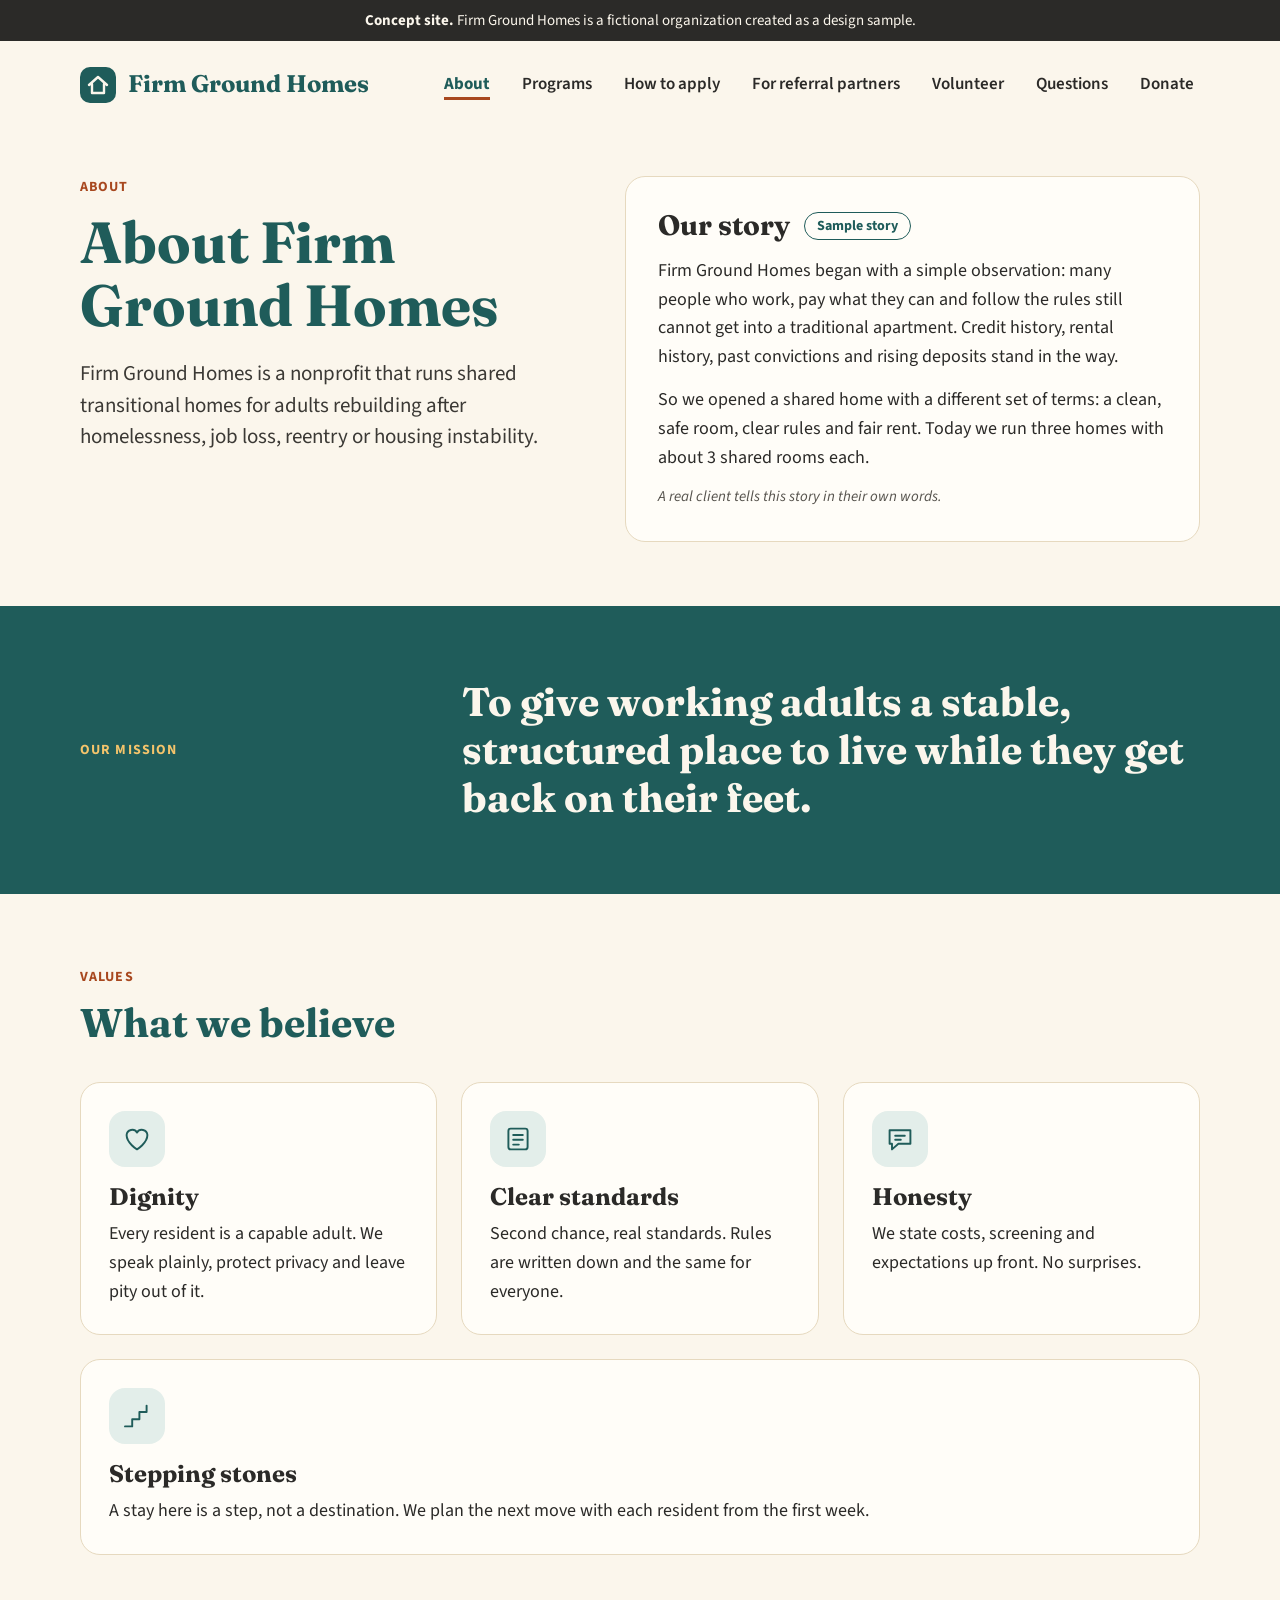
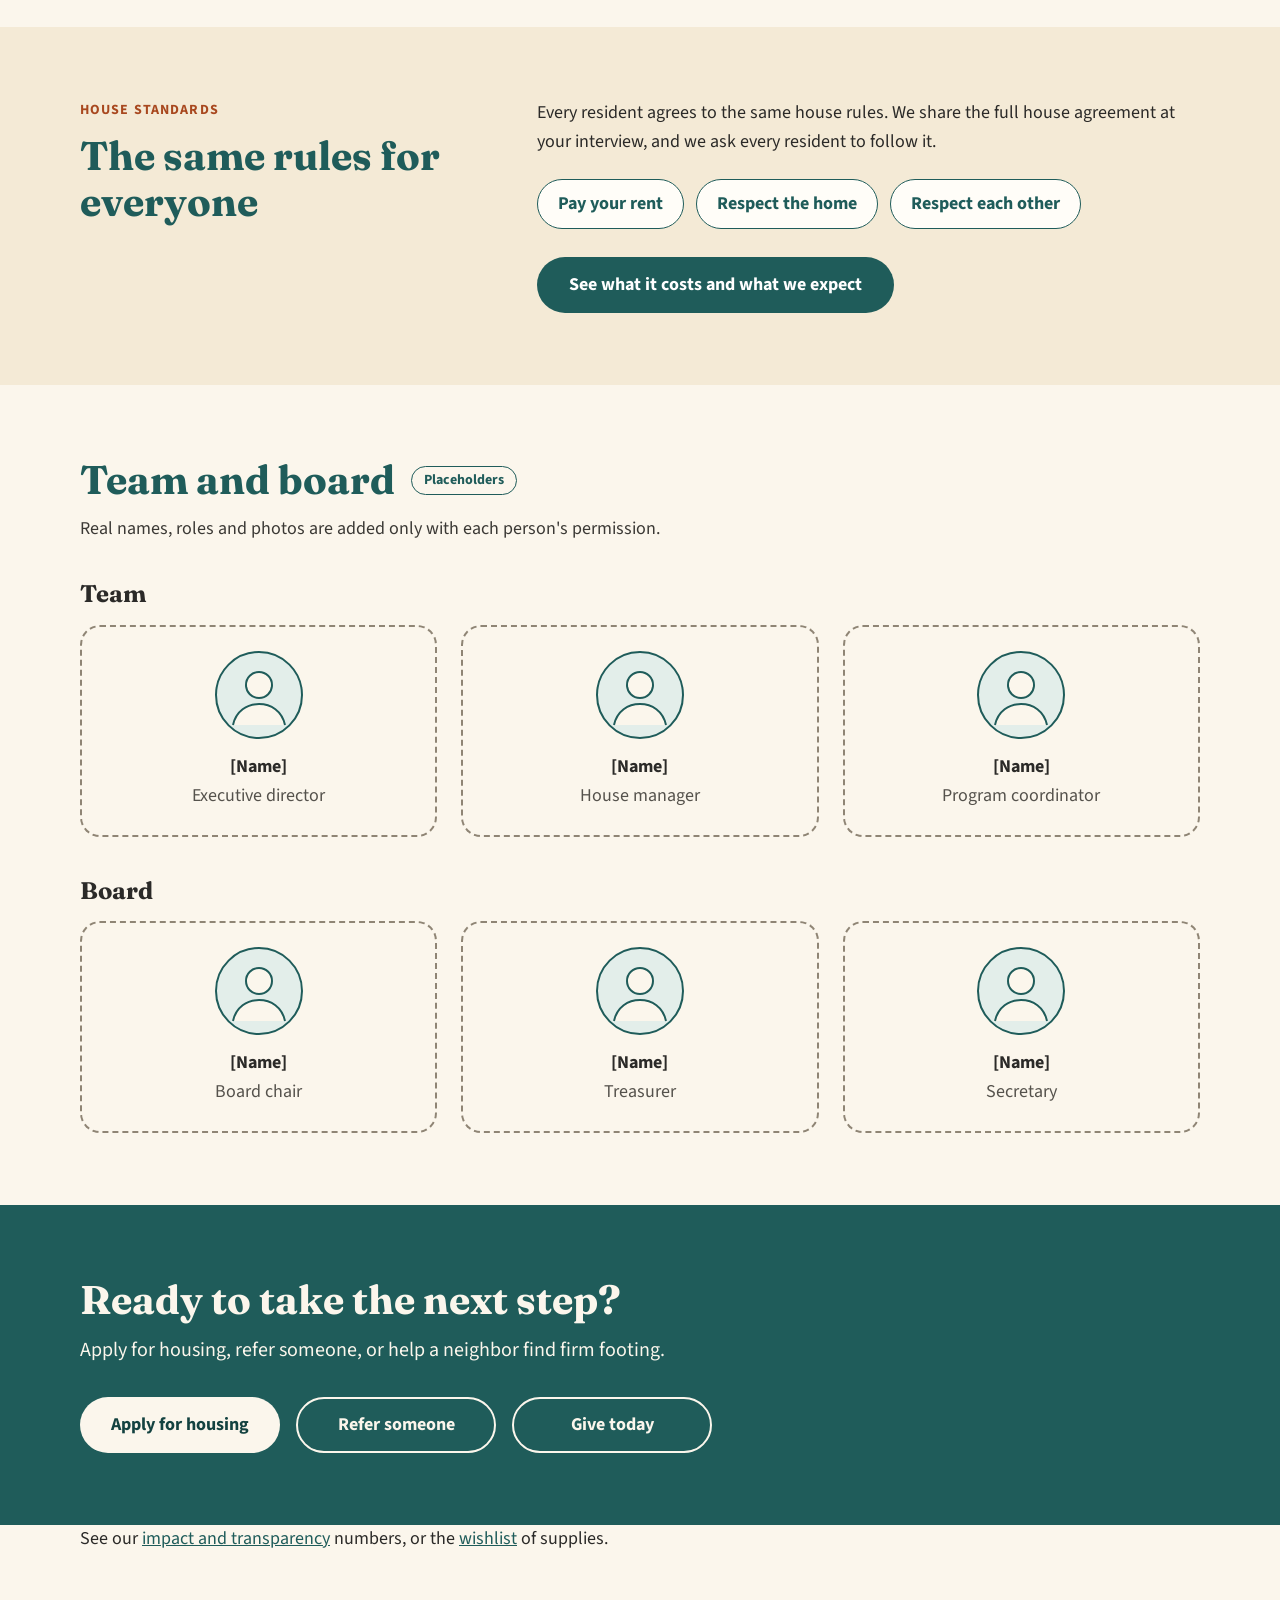
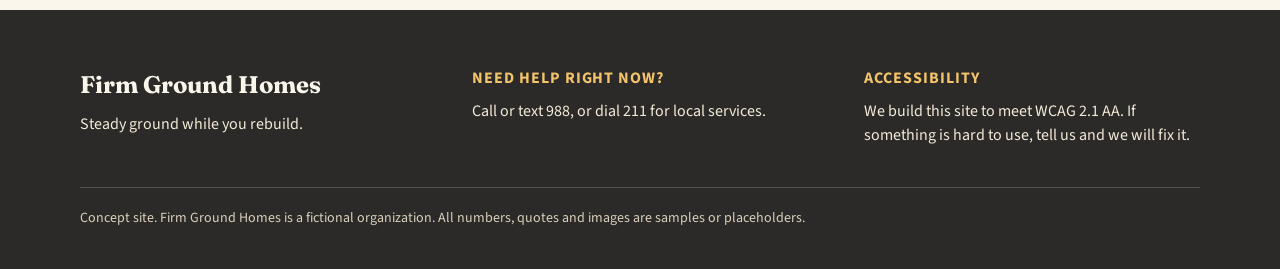
==== about.html @ 23f9c6cc "addition of complete site files to repo" ====
<!doctype html>
<html lang="en">
<head>
<meta charset="utf-8">
<meta name="viewport" content="width=device-width, initial-scale=1">
<meta name="robots" content="noindex">
<title>Firm Ground Homes: About</title>
<link rel="stylesheet" href="https://fonts.googleapis.com/css2?family=Fraunces:opsz,wght@9..144,500;9..144,700&amp;family=Source+Sans+3:wght@400;600;700&amp;display=swap">
<style>
body{margin:0;background:#FBF6EC;color:#2B2A28;font-family:'Source Sans 3',system-ui,sans-serif;font-size:18px;line-height:1.6}
a{color:#1F5C5A}
a:hover{text-decoration:underline}
a:focus-visible{outline:3px solid #A8481F;outline-offset:3px}
.btn:hover{text-decoration:none}
.btn-clay:hover{background:#8C3A15 !important}
.btn-teal:hover{background:#134240 !important}
.btn-line:hover{background:#E3EEEA !important}
.btn-cream:hover{background:#F3EAD8 !important}
.btn-ghost:hover{background:rgba(251,246,236,0.16) !important}
</style>
</head>
<body>


<div style="width: 100%; background: #FBF6EC; color: #2B2A28; font-family: 'Source Sans 3', system-ui, sans-serif; font-size: 18px; line-height: 1.6">

<div style="background: #2B2A28; color: #FBF6EC; font-size: 15px; line-height: 1.4; padding: 10px 24px; text-align: center"><strong>Concept site.</strong> Firm Ground Homes is a fictional organization created as a design sample.</div>

<header style="max-width: 1120px; margin: 0 auto; padding: 20px 24px; display: flex; flex-wrap: wrap; align-items: center; justify-content: space-between; gap: 12px 32px">
<a href="index.html" style="display: flex; align-items: center; gap: 12px; text-decoration: none; color: #1F5C5A">
<svg width="36" height="36" viewBox="0 0 36 36" aria-hidden="true"><rect width="36" height="36" rx="10" fill="#1F5C5A"/><path d="M9 18 L18 10 L27 18 M12 17v9h12v-9" fill="none" stroke="#FBF6EC" stroke-width="2.4" stroke-linecap="round" stroke-linejoin="round"/></svg>
<span style="font-family: 'Fraunces', Georgia, serif; font-weight: 700; font-size: 24px; line-height: 1.1">Firm Ground Homes</span>
</a>
<nav aria-label="Main" style="display: flex; flex-wrap: wrap; align-items: center; gap: 4px 20px">
<a href="about.html" aria-current="page" style="padding: 10px 6px; color: #1F5C5A; font-weight: 700; font-size: 17px; text-decoration: underline; text-decoration-thickness: 3px; text-underline-offset: 8px; text-decoration-color: #A8481F">About</a>
<a href="programs.html" style="padding: 10px 6px; color: #2B2A28; font-weight: 600; font-size: 17px; text-decoration: none">Programs</a>
<a href="apply.html" style="padding: 10px 6px; color: #2B2A28; font-weight: 600; font-size: 17px; text-decoration: none">How to apply</a>
<a href="referral.html" style="padding: 10px 6px; color: #2B2A28; font-weight: 600; font-size: 17px; text-decoration: none">For referral partners</a>
<a href="volunteer.html" style="padding: 10px 6px; color: #2B2A28; font-weight: 600; font-size: 17px; text-decoration: none">Volunteer</a>
<a href="faq.html" style="padding: 10px 6px; color: #2B2A28; font-weight: 600; font-size: 17px; text-decoration: none">Questions</a>
<a href="donate.html" style="padding: 10px 6px; color: #2B2A28; font-weight: 600; font-size: 17px; text-decoration: none">Donate</a>
</nav>
</header>

<main>
<section style="max-width: 1120px; margin: 0 auto; padding: 48px 24px 64px; display: flex; flex-wrap: wrap; align-items: flex-start; gap: 40px 56px">
<div style="flex: 1 1 400px; min-width: 0">
<p style="margin: 0 0 12px; font-size: 14px; font-weight: 700; letter-spacing: 0.08em; text-transform: uppercase; color: #A8481F">About</p>
<h1 style="margin: 0 0 20px; font-family: 'Fraunces', Georgia, serif; font-weight: 700; font-size: clamp(38px, 5.5vw, 58px); line-height: 1.1; color: #1F5C5A">About Firm Ground Homes</h1>
<p style="margin: 0; max-width: 32em; font-size: 21px; line-height: 1.5; color: #3B3935">Firm Ground Homes is a nonprofit that runs shared transitional homes for adults rebuilding after homelessness, job loss, reentry or housing instability.</p>
</div>
<div style="flex: 1 1 420px; min-width: 0; background: #FFFDF8; border: 1px solid #E6D9BF; border-radius: 20px; padding: 32px">
<div style="display: flex; flex-wrap: wrap; align-items: center; gap: 8px 14px; margin-bottom: 14px">
<h2 style="margin: 0; font-family: 'Fraunces', Georgia, serif; font-weight: 700; font-size: 28px; line-height: 1.2; color: #2B2A28">Our story</h2>
<span style="display: inline-block; padding: 2px 12px; border: 1.5px solid #1F5C5A; border-radius: 999px; font-size: 14px; font-weight: 700; color: #1F5C5A">Sample story</span>
</div>
<p style="margin: 0 0 14px">Firm Ground Homes began with a simple observation: many people who work, pay what they can and follow the rules still cannot get into a traditional apartment. Credit history, rental history, past convictions and rising deposits stand in the way.</p>
<p style="margin: 0 0 14px">So we opened a shared home with a different set of terms: a clean, safe room, clear rules and fair rent. Today we run three homes with about 3 shared rooms each.</p>
<p style="margin: 0; font-size: 15px; line-height: 1.5; color: #55524C"><em>A real client tells this story in their own words.</em></p>
</div>
</section>

<section style="background: #1F5C5A; color: #FBF6EC; padding: 72px 24px">
<div style="max-width: 1120px; margin: 0 auto; display: flex; flex-wrap: wrap; gap: 24px 56px; align-items: center">
<div style="flex: 1 1 240px; min-width: 0">
<p style="margin: 0; font-size: 14px; font-weight: 700; letter-spacing: 0.08em; text-transform: uppercase; color: #F4C46B">Our mission</p>
</div>
<p style="flex: 3 1 480px; min-width: 0; margin: 0; max-width: 28em; font-family: 'Fraunces', Georgia, serif; font-weight: 700; font-size: clamp(28px, 3.8vw, 40px); line-height: 1.2; color: #FBF6EC">To give working adults a stable, structured place to live while they get back on their feet.</p>
</div>
</section>

<section style="max-width: 1120px; margin: 0 auto; padding: 72px 24px">
<p style="margin: 0 0 12px; font-size: 14px; font-weight: 700; letter-spacing: 0.08em; text-transform: uppercase; color: #A8481F">Values</p>
<h2 style="margin: 0 0 36px; font-family: 'Fraunces', Georgia, serif; font-weight: 700; font-size: clamp(30px, 4vw, 40px); line-height: 1.15; color: #1F5C5A">What we believe</h2>
<div style="display: flex; flex-wrap: wrap; gap: 24px">

<div style="flex: 1 1 240px; min-width: 0; background: #FFFDF8; border: 1px solid #E6D9BF; border-radius: 20px; padding: 28px">
<div style="width: 56px; height: 56px; border-radius: 16px; background: #E3EEEA; display: flex; align-items: center; justify-content: center; margin-bottom: 16px">
<svg width="32" height="32" viewBox="0 0 40 40" aria-hidden="true"><path d="M20 33s-13-8-13-18a7 7 0 0 1 13-3 7 7 0 0 1 13 3c0 10-13 18-13 18z" fill="none" stroke="#1F5C5A" stroke-width="2.4" stroke-linejoin="round"/></svg>
</div>
<h3 style="margin: 0 0 8px; font-family: 'Fraunces', Georgia, serif; font-weight: 700; font-size: 24px; line-height: 1.2; color: #2B2A28">Dignity</h3>
<p style="margin: 0">Every resident is a capable adult. We speak plainly, protect privacy and leave pity out of it.</p>
</div>

<div style="flex: 1 1 240px; min-width: 0; background: #FFFDF8; border: 1px solid #E6D9BF; border-radius: 20px; padding: 28px">
<div style="width: 56px; height: 56px; border-radius: 16px; background: #E3EEEA; display: flex; align-items: center; justify-content: center; margin-bottom: 16px">
<svg width="32" height="32" viewBox="0 0 40 40" aria-hidden="true"><rect x="8" y="7" width="24" height="26" rx="3" fill="none" stroke="#1F5C5A" stroke-width="2.4"/><path d="M14 15h12M14 21h12M14 27h7" fill="none" stroke="#1F5C5A" stroke-width="2.4" stroke-linecap="round"/></svg>
</div>
<h3 style="margin: 0 0 8px; font-family: 'Fraunces', Georgia, serif; font-weight: 700; font-size: 24px; line-height: 1.2; color: #2B2A28">Clear standards</h3>
<p style="margin: 0">Second chance, real standards. Rules are written down and the same for everyone.</p>
</div>

<div style="flex: 1 1 240px; min-width: 0; background: #FFFDF8; border: 1px solid #E6D9BF; border-radius: 20px; padding: 28px">
<div style="width: 56px; height: 56px; border-radius: 16px; background: #E3EEEA; display: flex; align-items: center; justify-content: center; margin-bottom: 16px">
<svg width="32" height="32" viewBox="0 0 40 40" aria-hidden="true"><path d="M7 9h26v17H18l-8 7v-7H7z" fill="none" stroke="#1F5C5A" stroke-width="2.4" stroke-linejoin="round"/><path d="M14 16h12M14 21h7" fill="none" stroke="#1F5C5A" stroke-width="2.4" stroke-linecap="round"/></svg>
</div>
<h3 style="margin: 0 0 8px; font-family: 'Fraunces', Georgia, serif; font-weight: 700; font-size: 24px; line-height: 1.2; color: #2B2A28">Honesty</h3>
<p style="margin: 0">We state costs, screening and expectations up front. No surprises.</p>
</div>

<div style="flex: 1 1 240px; min-width: 0; background: #FFFDF8; border: 1px solid #E6D9BF; border-radius: 20px; padding: 28px">
<div style="width: 56px; height: 56px; border-radius: 16px; background: #E3EEEA; display: flex; align-items: center; justify-content: center; margin-bottom: 16px">
<svg width="32" height="32" viewBox="0 0 40 40" aria-hidden="true"><path d="M5 33h9v-9h9v-9h9V7" fill="none" stroke="#1F5C5A" stroke-width="2.4" stroke-linecap="round" stroke-linejoin="round"/></svg>
</div>
<h3 style="margin: 0 0 8px; font-family: 'Fraunces', Georgia, serif; font-weight: 700; font-size: 24px; line-height: 1.2; color: #2B2A28">Stepping stones</h3>
<p style="margin: 0">A stay here is a step, not a destination. We plan the next move with each resident from the first week.</p>
</div>

</div>
</section>

<section style="background: #F4EAD6; padding: 72px 24px">
<div style="max-width: 1120px; margin: 0 auto; display: flex; flex-wrap: wrap; gap: 32px 56px; align-items: flex-start">
<div style="flex: 1 1 280px; min-width: 0">
<p style="margin: 0 0 12px; font-size: 14px; font-weight: 700; letter-spacing: 0.08em; text-transform: uppercase; color: #A8481F">House standards</p>
<h2 style="margin: 0; font-family: 'Fraunces', Georgia, serif; font-weight: 700; font-size: clamp(30px, 4vw, 40px); line-height: 1.15; color: #1F5C5A">The same rules for everyone</h2>
</div>
<div style="flex: 2 1 420px; min-width: 0; max-width: 40em">
<p style="margin: 0 0 22px">Every resident agrees to the same house rules. We share the full house agreement at your interview, and we ask every resident to follow it.</p>
<ul style="margin: 0 0 28px; padding: 0; list-style: none; display: flex; flex-wrap: wrap; gap: 12px">
<li style="padding: 10px 20px; background: #FFFDF8; border: 1.5px solid #1F5C5A; border-radius: 999px; font-weight: 700; color: #1F5C5A">Pay your rent</li>
<li style="padding: 10px 20px; background: #FFFDF8; border: 1.5px solid #1F5C5A; border-radius: 999px; font-weight: 700; color: #1F5C5A">Respect the home</li>
<li style="padding: 10px 20px; background: #FFFDF8; border: 1.5px solid #1F5C5A; border-radius: 999px; font-weight: 700; color: #1F5C5A">Respect each other</li>
</ul>
<a class="btn btn-teal" href="programs.html" style="display: inline-flex; align-items: center; justify-content: center; min-height: 56px; padding: 0 32px; border-radius: 999px; background: #1F5C5A; color: #FFFFFF; font-size: 18px; font-weight: 700; text-decoration: none; box-sizing: border-box">See what it costs and what we expect</a>
</div>
</div>
</section>

<section style="max-width: 1120px; margin: 0 auto; padding: 72px 24px">
<div style="display: flex; flex-wrap: wrap; align-items: center; gap: 12px 16px; margin-bottom: 12px">
<h2 style="margin: 0; font-family: 'Fraunces', Georgia, serif; font-weight: 700; font-size: clamp(30px, 4vw, 40px); line-height: 1.15; color: #1F5C5A">Team and board</h2>
<span style="display: inline-block; padding: 2px 12px; border: 1.5px solid #1F5C5A; border-radius: 999px; font-size: 14px; font-weight: 700; color: #1F5C5A">Placeholders</span>
</div>
<p style="margin: 0 0 36px; max-width: 40em; color: #3B3935">Real names, roles and photos are added only with each person's permission.</p>

<h3 style="margin: 0 0 16px; font-family: 'Fraunces', Georgia, serif; font-weight: 700; font-size: 24px; line-height: 1.2; color: #2B2A28">Team</h3>
<div style="display: flex; flex-wrap: wrap; gap: 24px; margin-bottom: 40px">
<div style="flex: 1 1 240px; min-width: 0; border: 2px dashed #8F8575; border-radius: 20px; padding: 24px; text-align: center">
<svg width="88" height="88" viewBox="0 0 88 88" role="img" aria-label="Photo placeholder" style="display: block; margin: 0 auto 14px"><circle cx="44" cy="44" r="43" fill="#E3EEEA" stroke="#1F5C5A" stroke-width="2"/><circle cx="44" cy="34" r="13" fill="#FBF6EC" stroke="#1F5C5A" stroke-width="2"/><path d="M18 74c3-14 14-21 26-21s23 7 26 21" fill="#FBF6EC" stroke="#1F5C5A" stroke-width="2"/></svg>
<div style="font-weight: 700">[Name]</div>
<div style="color: #55524C">Executive director</div>
</div>
<div style="flex: 1 1 240px; min-width: 0; border: 2px dashed #8F8575; border-radius: 20px; padding: 24px; text-align: center">
<svg width="88" height="88" viewBox="0 0 88 88" role="img" aria-label="Photo placeholder" style="display: block; margin: 0 auto 14px"><circle cx="44" cy="44" r="43" fill="#E3EEEA" stroke="#1F5C5A" stroke-width="2"/><circle cx="44" cy="34" r="13" fill="#FBF6EC" stroke="#1F5C5A" stroke-width="2"/><path d="M18 74c3-14 14-21 26-21s23 7 26 21" fill="#FBF6EC" stroke="#1F5C5A" stroke-width="2"/></svg>
<div style="font-weight: 700">[Name]</div>
<div style="color: #55524C">House manager</div>
</div>
<div style="flex: 1 1 240px; min-width: 0; border: 2px dashed #8F8575; border-radius: 20px; padding: 24px; text-align: center">
<svg width="88" height="88" viewBox="0 0 88 88" role="img" aria-label="Photo placeholder" style="display: block; margin: 0 auto 14px"><circle cx="44" cy="44" r="43" fill="#E3EEEA" stroke="#1F5C5A" stroke-width="2"/><circle cx="44" cy="34" r="13" fill="#FBF6EC" stroke="#1F5C5A" stroke-width="2"/><path d="M18 74c3-14 14-21 26-21s23 7 26 21" fill="#FBF6EC" stroke="#1F5C5A" stroke-width="2"/></svg>
<div style="font-weight: 700">[Name]</div>
<div style="color: #55524C">Program coordinator</div>
</div>
</div>

<h3 style="margin: 0 0 16px; font-family: 'Fraunces', Georgia, serif; font-weight: 700; font-size: 24px; line-height: 1.2; color: #2B2A28">Board</h3>
<div style="display: flex; flex-wrap: wrap; gap: 24px">
<div style="flex: 1 1 240px; min-width: 0; border: 2px dashed #8F8575; border-radius: 20px; padding: 24px; text-align: center">
<svg width="88" height="88" viewBox="0 0 88 88" role="img" aria-label="Photo placeholder" style="display: block; margin: 0 auto 14px"><circle cx="44" cy="44" r="43" fill="#E3EEEA" stroke="#1F5C5A" stroke-width="2"/><circle cx="44" cy="34" r="13" fill="#FBF6EC" stroke="#1F5C5A" stroke-width="2"/><path d="M18 74c3-14 14-21 26-21s23 7 26 21" fill="#FBF6EC" stroke="#1F5C5A" stroke-width="2"/></svg>
<div style="font-weight: 700">[Name]</div>
<div style="color: #55524C">Board chair</div>
</div>
<div style="flex: 1 1 240px; min-width: 0; border: 2px dashed #8F8575; border-radius: 20px; padding: 24px; text-align: center">
<svg width="88" height="88" viewBox="0 0 88 88" role="img" aria-label="Photo placeholder" style="display: block; margin: 0 auto 14px"><circle cx="44" cy="44" r="43" fill="#E3EEEA" stroke="#1F5C5A" stroke-width="2"/><circle cx="44" cy="34" r="13" fill="#FBF6EC" stroke="#1F5C5A" stroke-width="2"/><path d="M18 74c3-14 14-21 26-21s23 7 26 21" fill="#FBF6EC" stroke="#1F5C5A" stroke-width="2"/></svg>
<div style="font-weight: 700">[Name]</div>
<div style="color: #55524C">Treasurer</div>
</div>
<div style="flex: 1 1 240px; min-width: 0; border: 2px dashed #8F8575; border-radius: 20px; padding: 24px; text-align: center">
<svg width="88" height="88" viewBox="0 0 88 88" role="img" aria-label="Photo placeholder" style="display: block; margin: 0 auto 14px"><circle cx="44" cy="44" r="43" fill="#E3EEEA" stroke="#1F5C5A" stroke-width="2"/><circle cx="44" cy="34" r="13" fill="#FBF6EC" stroke="#1F5C5A" stroke-width="2"/><path d="M18 74c3-14 14-21 26-21s23 7 26 21" fill="#FBF6EC" stroke="#1F5C5A" stroke-width="2"/></svg>
<div style="font-weight: 700">[Name]</div>
<div style="color: #55524C">Secretary</div>
</div>
</div>
</section>

<section style="background: #1F5C5A; color: #FBF6EC; padding: 72px 24px">
<div style="max-width: 1120px; margin: 0 auto">
<h2 style="margin: 0 0 12px; font-family: 'Fraunces', Georgia, serif; font-weight: 700; font-size: clamp(30px, 4vw, 40px); line-height: 1.15; color: #FBF6EC">Ready to take the next step?</h2>
<p style="margin: 0 0 32px; max-width: 34em; font-size: 20px; line-height: 1.5">Apply for housing, refer someone, or help a neighbor find firm footing.</p>
<div style="display: flex; flex-wrap: wrap; gap: 16px">
<a class="btn btn-cream" href="apply.html" style="display: inline-flex; align-items: center; justify-content: center; min-height: 56px; min-width: 200px; padding: 0 28px; border-radius: 999px; background: #FBF6EC; color: #134240; font-size: 18px; font-weight: 700; text-decoration: none; box-sizing: border-box">Apply for housing</a>
<a class="btn btn-ghost" href="referral.html" style="display: inline-flex; align-items: center; justify-content: center; min-height: 56px; min-width: 200px; padding: 0 28px; border-radius: 999px; background: transparent; color: #FBF6EC; font-size: 18px; font-weight: 700; text-decoration: none; border: 2px solid #FBF6EC; box-sizing: border-box">Refer someone</a>
<a class="btn btn-ghost" href="donate.html" style="display: inline-flex; align-items: center; justify-content: center; min-height: 56px; min-width: 200px; padding: 0 28px; border-radius: 999px; background: transparent; color: #FBF6EC; font-size: 18px; font-weight: 700; text-decoration: none; border: 2px solid #FBF6EC; box-sizing: border-box">Give today</a>
</div>
</div>
</section>
<section style="max-width: 1120px; margin: 0 auto; padding: 0 24px 56px"><p style="margin: 0; font-size: 18px">See our <a href="impact.html">impact and transparency</a> numbers, or the <a href="wishlist.html">wishlist</a> of supplies.</p></section>
</main>

<footer style="background: #2B2A28; color: #F3EAD8; padding: 56px 24px 40px">
<div style="max-width: 1120px; margin: 0 auto; display: flex; flex-wrap: wrap; gap: 32px 56px">
<div style="flex: 1 1 260px; min-width: 0">
<div style="font-family: 'Fraunces', Georgia, serif; font-weight: 700; font-size: 24px; color: #FBF6EC; margin-bottom: 8px">Firm Ground Homes</div>
<p style="margin: 0; font-size: 16px; line-height: 1.5">Steady ground while you rebuild.</p>
</div>
<div style="flex: 1 1 260px; min-width: 0">
<h2 style="margin: 0 0 8px; font-size: 16px; font-weight: 700; letter-spacing: 0.06em; text-transform: uppercase; color: #F4C46B">Need help right now?</h2>
<p style="margin: 0; font-size: 16px; line-height: 1.5">Call or text 988, or dial 211 for local services.</p>
</div>
<div style="flex: 1 1 260px; min-width: 0">
<h2 style="margin: 0 0 8px; font-size: 16px; font-weight: 700; letter-spacing: 0.06em; text-transform: uppercase; color: #F4C46B">Accessibility</h2>
<p style="margin: 0; font-size: 16px; line-height: 1.5">We build this site to meet WCAG 2.1 AA. If something is hard to use, tell us and we will fix it.</p>
</div>
</div>
<p style="max-width: 1120px; margin: 40px auto 0; padding-top: 20px; border-top: 1px solid #55524C; font-size: 14px; line-height: 1.5; color: #D9CFBB">Concept site. Firm Ground Homes is a fictional organization. All numbers, quotes and images are samples or placeholders.</p>
</footer>

</div>

</body>
</html>
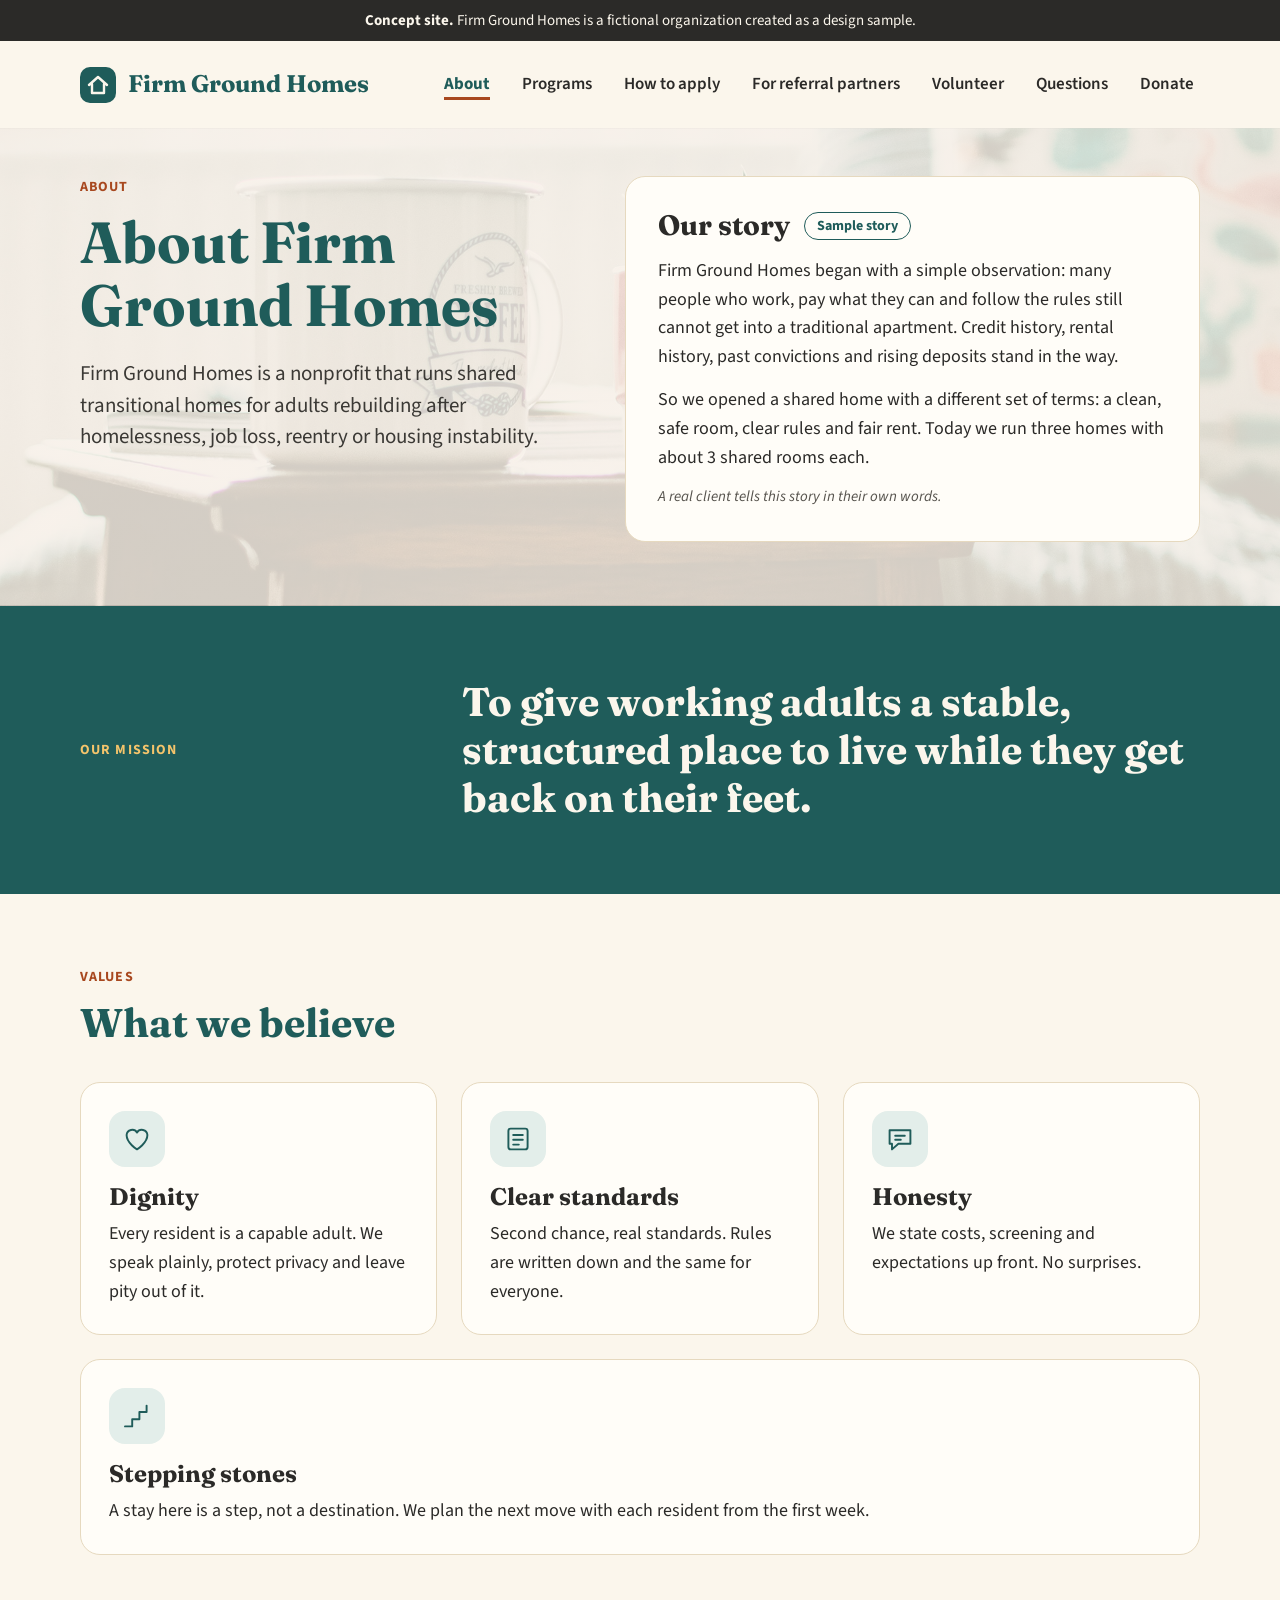
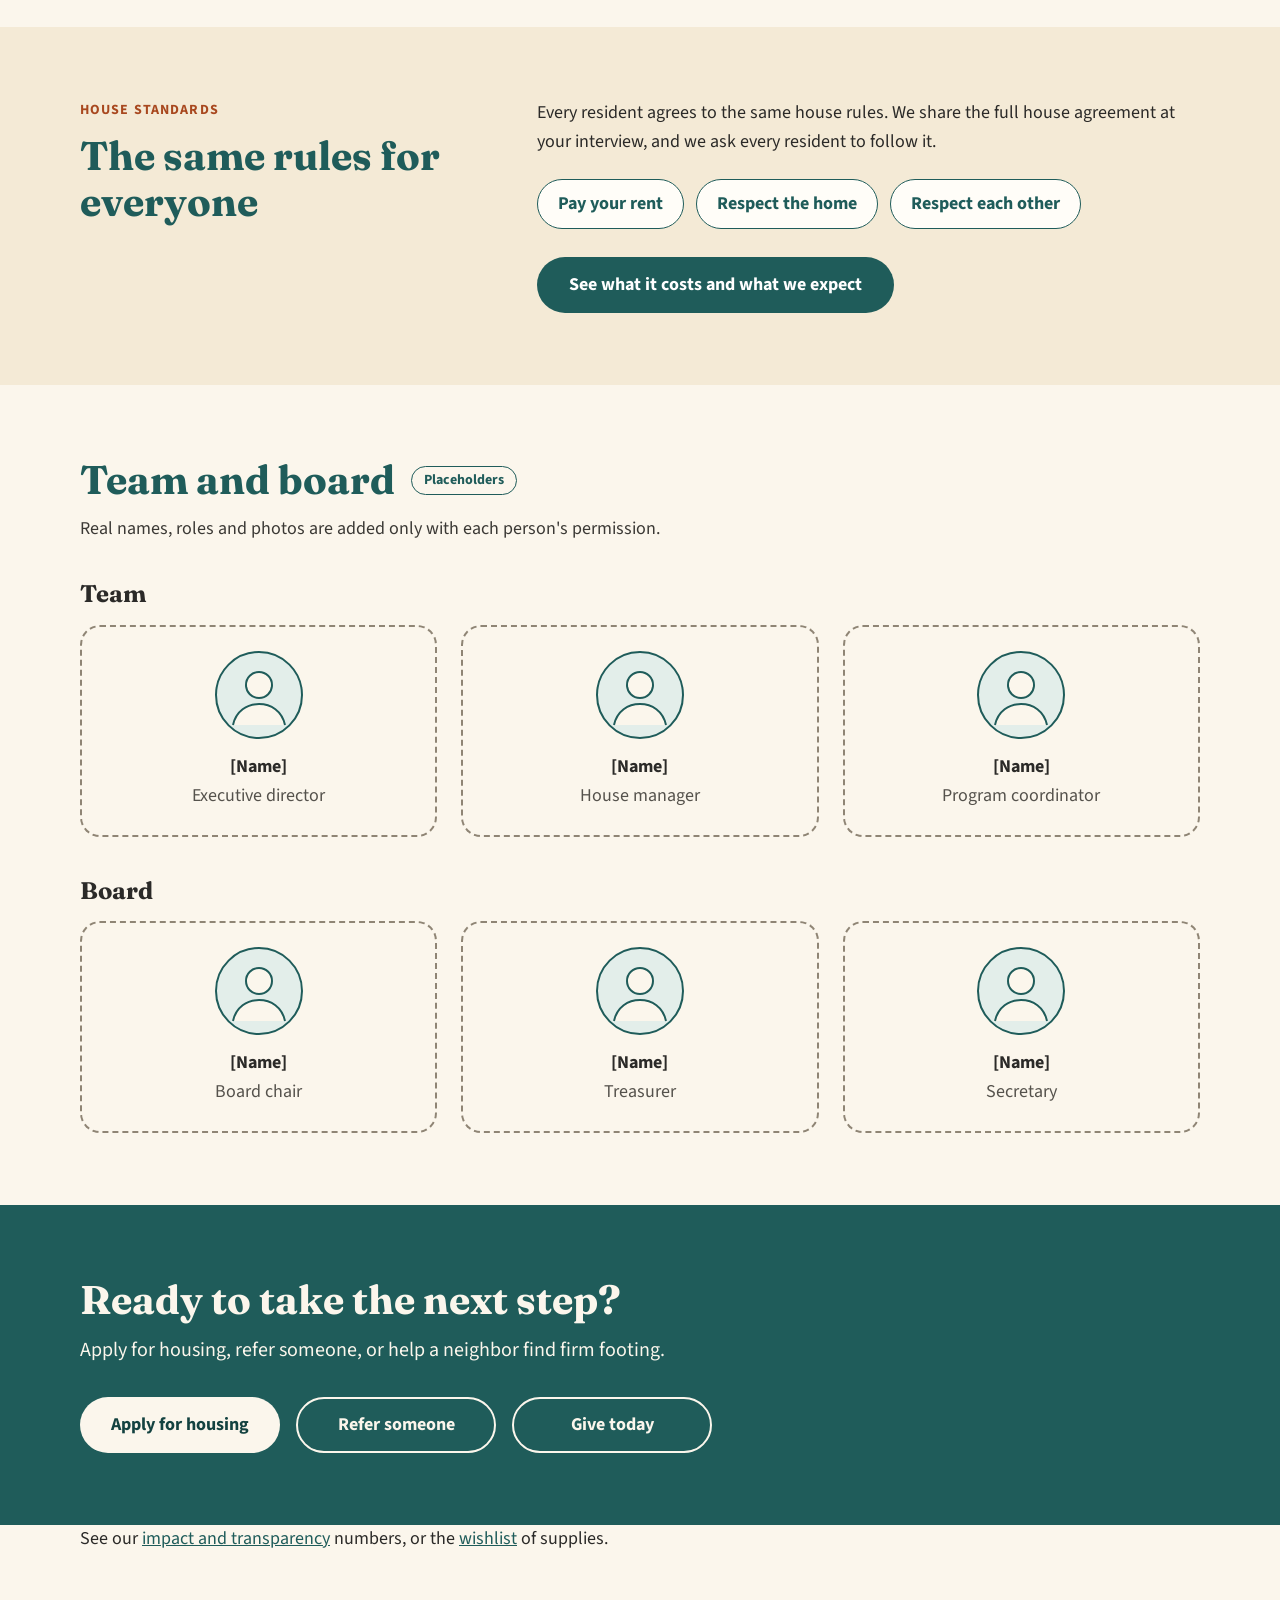
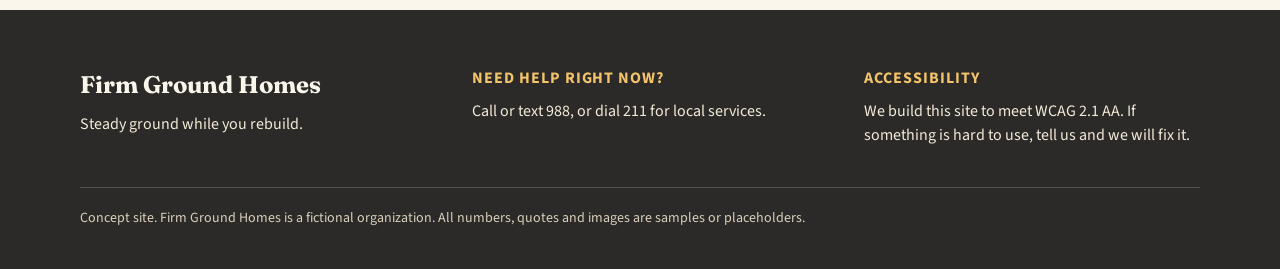
==== commit 5f3ebc30: "Added a background image to about page" ====
--- a/about.html
+++ b/about.html
@@ -6,203 +6,192 @@
 <meta name="robots" content="noindex">
 <title>Firm Ground Homes: About</title>
 <link rel="stylesheet" href="https://fonts.googleapis.com/css2?family=Fraunces:opsz,wght@9..144,500;9..144,700&amp;family=Source+Sans+3:wght@400;600;700&amp;display=swap">
-<style>
-body{margin:0;background:#FBF6EC;color:#2B2A28;font-family:'Source Sans 3',system-ui,sans-serif;font-size:18px;line-height:1.6}
-a{color:#1F5C5A}
-a:hover{text-decoration:underline}
-a:focus-visible{outline:3px solid #A8481F;outline-offset:3px}
-.btn:hover{text-decoration:none}
-.btn-clay:hover{background:#8C3A15 !important}
-.btn-teal:hover{background:#134240 !important}
-.btn-line:hover{background:#E3EEEA !important}
-.btn-cream:hover{background:#F3EAD8 !important}
-.btn-ghost:hover{background:rgba(251,246,236,0.16) !important}
-</style>
+<link rel="stylesheet" href="assets/styles.css">
 </head>
 <body>
 
 
-<div style="width: 100%; background: #FBF6EC; color: #2B2A28; font-family: 'Source Sans 3', system-ui, sans-serif; font-size: 18px; line-height: 1.6">
-
-<div style="background: #2B2A28; color: #FBF6EC; font-size: 15px; line-height: 1.4; padding: 10px 24px; text-align: center"><strong>Concept site.</strong> Firm Ground Homes is a fictional organization created as a design sample.</div>
-
-<header style="max-width: 1120px; margin: 0 auto; padding: 20px 24px; display: flex; flex-wrap: wrap; align-items: center; justify-content: space-between; gap: 12px 32px">
-<a href="index.html" style="display: flex; align-items: center; gap: 12px; text-decoration: none; color: #1F5C5A">
+<div class="site">
+
+<div class="concept-banner"><strong>Concept site.</strong> Firm Ground Homes is a fictional organization created as a design sample.</div>
+
+<header class="site-header">
+<a href="index.html" class="site-logo">
 <svg width="36" height="36" viewBox="0 0 36 36" aria-hidden="true"><rect width="36" height="36" rx="10" fill="#1F5C5A"/><path d="M9 18 L18 10 L27 18 M12 17v9h12v-9" fill="none" stroke="#FBF6EC" stroke-width="2.4" stroke-linecap="round" stroke-linejoin="round"/></svg>
-<span style="font-family: 'Fraunces', Georgia, serif; font-weight: 700; font-size: 24px; line-height: 1.1">Firm Ground Homes</span>
+<span class="site-logo__name">Firm Ground Homes</span>
 </a>
-<nav aria-label="Main" style="display: flex; flex-wrap: wrap; align-items: center; gap: 4px 20px">
-<a href="about.html" aria-current="page" style="padding: 10px 6px; color: #1F5C5A; font-weight: 700; font-size: 17px; text-decoration: underline; text-decoration-thickness: 3px; text-underline-offset: 8px; text-decoration-color: #A8481F">About</a>
-<a href="programs.html" style="padding: 10px 6px; color: #2B2A28; font-weight: 600; font-size: 17px; text-decoration: none">Programs</a>
-<a href="apply.html" style="padding: 10px 6px; color: #2B2A28; font-weight: 600; font-size: 17px; text-decoration: none">How to apply</a>
-<a href="referral.html" style="padding: 10px 6px; color: #2B2A28; font-weight: 600; font-size: 17px; text-decoration: none">For referral partners</a>
-<a href="volunteer.html" style="padding: 10px 6px; color: #2B2A28; font-weight: 600; font-size: 17px; text-decoration: none">Volunteer</a>
-<a href="faq.html" style="padding: 10px 6px; color: #2B2A28; font-weight: 600; font-size: 17px; text-decoration: none">Questions</a>
-<a href="donate.html" style="padding: 10px 6px; color: #2B2A28; font-weight: 600; font-size: 17px; text-decoration: none">Donate</a>
+<nav aria-label="Main" class="site-nav">
+<a href="about.html" aria-current="page" class="site-nav__link site-nav__link--current">About</a>
+<a href="programs.html" class="site-nav__link">Programs</a>
+<a href="apply.html" class="site-nav__link">How to apply</a>
+<a href="referral.html" class="site-nav__link">For referral partners</a>
+<a href="volunteer.html" class="site-nav__link">Volunteer</a>
+<a href="faq.html" class="site-nav__link">Questions</a>
+<a href="donate.html" class="site-nav__link">Donate</a>
 </nav>
 </header>
 
 <main>
-<section style="max-width: 1120px; margin: 0 auto; padding: 48px 24px 64px; display: flex; flex-wrap: wrap; align-items: flex-start; gap: 40px 56px">
-<div style="flex: 1 1 400px; min-width: 0">
-<p style="margin: 0 0 12px; font-size: 14px; font-weight: 700; letter-spacing: 0.08em; text-transform: uppercase; color: #A8481F">About</p>
-<h1 style="margin: 0 0 20px; font-family: 'Fraunces', Georgia, serif; font-weight: 700; font-size: clamp(38px, 5.5vw, 58px); line-height: 1.1; color: #1F5C5A">About Firm Ground Homes</h1>
-<p style="margin: 0; max-width: 32em; font-size: 21px; line-height: 1.5; color: #3B3935">Firm Ground Homes is a nonprofit that runs shared transitional homes for adults rebuilding after homelessness, job loss, reentry or housing instability.</p>
-</div>
-<div style="flex: 1 1 420px; min-width: 0; background: #FFFDF8; border: 1px solid #E6D9BF; border-radius: 20px; padding: 32px">
-<div style="display: flex; flex-wrap: wrap; align-items: center; gap: 8px 14px; margin-bottom: 14px">
-<h2 style="margin: 0; font-family: 'Fraunces', Georgia, serif; font-weight: 700; font-size: 28px; line-height: 1.2; color: #2B2A28">Our story</h2>
-<span style="display: inline-block; padding: 2px 12px; border: 1.5px solid #1F5C5A; border-radius: 999px; font-size: 14px; font-weight: 700; color: #1F5C5A">Sample story</span>
-</div>
-<p style="margin: 0 0 14px">Firm Ground Homes began with a simple observation: many people who work, pay what they can and follow the rules still cannot get into a traditional apartment. Credit history, rental history, past convictions and rising deposits stand in the way.</p>
-<p style="margin: 0 0 14px">So we opened a shared home with a different set of terms: a clean, safe room, clear rules and fair rent. Today we run three homes with about 3 shared rooms each.</p>
-<p style="margin: 0; font-size: 15px; line-height: 1.5; color: #55524C"><em>A real client tells this story in their own words.</em></p>
-</div>
-</section>
-
-<section style="background: #1F5C5A; color: #FBF6EC; padding: 72px 24px">
-<div style="max-width: 1120px; margin: 0 auto; display: flex; flex-wrap: wrap; gap: 24px 56px; align-items: center">
-<div style="flex: 1 1 240px; min-width: 0">
-<p style="margin: 0; font-size: 14px; font-weight: 700; letter-spacing: 0.08em; text-transform: uppercase; color: #F4C46B">Our mission</p>
-</div>
-<p style="flex: 3 1 480px; min-width: 0; margin: 0; max-width: 28em; font-family: 'Fraunces', Georgia, serif; font-weight: 700; font-size: clamp(28px, 3.8vw, 40px); line-height: 1.2; color: #FBF6EC">To give working adults a stable, structured place to live while they get back on their feet.</p>
-</div>
-</section>
-
-<section style="max-width: 1120px; margin: 0 auto; padding: 72px 24px">
-<p style="margin: 0 0 12px; font-size: 14px; font-weight: 700; letter-spacing: 0.08em; text-transform: uppercase; color: #A8481F">Values</p>
-<h2 style="margin: 0 0 36px; font-family: 'Fraunces', Georgia, serif; font-weight: 700; font-size: clamp(30px, 4vw, 40px); line-height: 1.15; color: #1F5C5A">What we believe</h2>
-<div style="display: flex; flex-wrap: wrap; gap: 24px">
-
-<div style="flex: 1 1 240px; min-width: 0; background: #FFFDF8; border: 1px solid #E6D9BF; border-radius: 20px; padding: 28px">
-<div style="width: 56px; height: 56px; border-radius: 16px; background: #E3EEEA; display: flex; align-items: center; justify-content: center; margin-bottom: 16px">
+<section class="about-hero about-hero--with-image">
+<div class="about-hero__text">
+<p class="eyebrow">About</p>
+<h1 class="page-title">About Firm Ground Homes</h1>
+<p class="about-hero__lead">Firm Ground Homes is a nonprofit that runs shared transitional homes for adults rebuilding after homelessness, job loss, reentry or housing instability.</p>
+</div>
+<div class="story-card">
+<div class="story-card__heading-row">
+<h2 class="card-title">Our story</h2>
+<span class="sample-badge">Sample story</span>
+</div>
+<p class="body-paragraph--tight">Firm Ground Homes began with a simple observation: many people who work, pay what they can and follow the rules still cannot get into a traditional apartment. Credit history, rental history, past convictions and rising deposits stand in the way.</p>
+<p class="body-paragraph--tight">So we opened a shared home with a different set of terms: a clean, safe room, clear rules and fair rent. Today we run three homes with about 3 shared rooms each.</p>
+<p class="story-card__note"><em>A real client tells this story in their own words.</em></p>
+</div>
+</section>
+
+<section class="mission-band">
+<div class="mission-band__inner">
+<div class="mission-band__label-wrap">
+<p class="mission-band__label">Our mission</p>
+</div>
+<p class="mission-band__statement">To give working adults a stable, structured place to live while they get back on their feet.</p>
+</div>
+</section>
+
+<section class="page-section">
+<p class="eyebrow">Values</p>
+<h2 class="section-title">What we believe</h2>
+<div class="card-grid">
+
+<div class="value-card">
+<div class="icon-tile">
 <svg width="32" height="32" viewBox="0 0 40 40" aria-hidden="true"><path d="M20 33s-13-8-13-18a7 7 0 0 1 13-3 7 7 0 0 1 13 3c0 10-13 18-13 18z" fill="none" stroke="#1F5C5A" stroke-width="2.4" stroke-linejoin="round"/></svg>
 </div>
-<h3 style="margin: 0 0 8px; font-family: 'Fraunces', Georgia, serif; font-weight: 700; font-size: 24px; line-height: 1.2; color: #2B2A28">Dignity</h3>
-<p style="margin: 0">Every resident is a capable adult. We speak plainly, protect privacy and leave pity out of it.</p>
-</div>
-
-<div style="flex: 1 1 240px; min-width: 0; background: #FFFDF8; border: 1px solid #E6D9BF; border-radius: 20px; padding: 28px">
-<div style="width: 56px; height: 56px; border-radius: 16px; background: #E3EEEA; display: flex; align-items: center; justify-content: center; margin-bottom: 16px">
+<h3 class="card-heading">Dignity</h3>
+<p class="card-text">Every resident is a capable adult. We speak plainly, protect privacy and leave pity out of it.</p>
+</div>
+
+<div class="value-card">
+<div class="icon-tile">
 <svg width="32" height="32" viewBox="0 0 40 40" aria-hidden="true"><rect x="8" y="7" width="24" height="26" rx="3" fill="none" stroke="#1F5C5A" stroke-width="2.4"/><path d="M14 15h12M14 21h12M14 27h7" fill="none" stroke="#1F5C5A" stroke-width="2.4" stroke-linecap="round"/></svg>
 </div>
-<h3 style="margin: 0 0 8px; font-family: 'Fraunces', Georgia, serif; font-weight: 700; font-size: 24px; line-height: 1.2; color: #2B2A28">Clear standards</h3>
-<p style="margin: 0">Second chance, real standards. Rules are written down and the same for everyone.</p>
-</div>
-
-<div style="flex: 1 1 240px; min-width: 0; background: #FFFDF8; border: 1px solid #E6D9BF; border-radius: 20px; padding: 28px">
-<div style="width: 56px; height: 56px; border-radius: 16px; background: #E3EEEA; display: flex; align-items: center; justify-content: center; margin-bottom: 16px">
+<h3 class="card-heading">Clear standards</h3>
+<p class="card-text">Second chance, real standards. Rules are written down and the same for everyone.</p>
+</div>
+
+<div class="value-card">
+<div class="icon-tile">
 <svg width="32" height="32" viewBox="0 0 40 40" aria-hidden="true"><path d="M7 9h26v17H18l-8 7v-7H7z" fill="none" stroke="#1F5C5A" stroke-width="2.4" stroke-linejoin="round"/><path d="M14 16h12M14 21h7" fill="none" stroke="#1F5C5A" stroke-width="2.4" stroke-linecap="round"/></svg>
 </div>
-<h3 style="margin: 0 0 8px; font-family: 'Fraunces', Georgia, serif; font-weight: 700; font-size: 24px; line-height: 1.2; color: #2B2A28">Honesty</h3>
-<p style="margin: 0">We state costs, screening and expectations up front. No surprises.</p>
-</div>
-
-<div style="flex: 1 1 240px; min-width: 0; background: #FFFDF8; border: 1px solid #E6D9BF; border-radius: 20px; padding: 28px">
-<div style="width: 56px; height: 56px; border-radius: 16px; background: #E3EEEA; display: flex; align-items: center; justify-content: center; margin-bottom: 16px">
+<h3 class="card-heading">Honesty</h3>
+<p class="card-text">We state costs, screening and expectations up front. No surprises.</p>
+</div>
+
+<div class="value-card">
+<div class="icon-tile">
 <svg width="32" height="32" viewBox="0 0 40 40" aria-hidden="true"><path d="M5 33h9v-9h9v-9h9V7" fill="none" stroke="#1F5C5A" stroke-width="2.4" stroke-linecap="round" stroke-linejoin="round"/></svg>
 </div>
-<h3 style="margin: 0 0 8px; font-family: 'Fraunces', Georgia, serif; font-weight: 700; font-size: 24px; line-height: 1.2; color: #2B2A28">Stepping stones</h3>
-<p style="margin: 0">A stay here is a step, not a destination. We plan the next move with each resident from the first week.</p>
-</div>
-
-</div>
-</section>
-
-<section style="background: #F4EAD6; padding: 72px 24px">
-<div style="max-width: 1120px; margin: 0 auto; display: flex; flex-wrap: wrap; gap: 32px 56px; align-items: flex-start">
-<div style="flex: 1 1 280px; min-width: 0">
-<p style="margin: 0 0 12px; font-size: 14px; font-weight: 700; letter-spacing: 0.08em; text-transform: uppercase; color: #A8481F">House standards</p>
-<h2 style="margin: 0; font-family: 'Fraunces', Georgia, serif; font-weight: 700; font-size: clamp(30px, 4vw, 40px); line-height: 1.15; color: #1F5C5A">The same rules for everyone</h2>
-</div>
-<div style="flex: 2 1 420px; min-width: 0; max-width: 40em">
-<p style="margin: 0 0 22px">Every resident agrees to the same house rules. We share the full house agreement at your interview, and we ask every resident to follow it.</p>
-<ul style="margin: 0 0 28px; padding: 0; list-style: none; display: flex; flex-wrap: wrap; gap: 12px">
-<li style="padding: 10px 20px; background: #FFFDF8; border: 1.5px solid #1F5C5A; border-radius: 999px; font-weight: 700; color: #1F5C5A">Pay your rent</li>
-<li style="padding: 10px 20px; background: #FFFDF8; border: 1.5px solid #1F5C5A; border-radius: 999px; font-weight: 700; color: #1F5C5A">Respect the home</li>
-<li style="padding: 10px 20px; background: #FFFDF8; border: 1.5px solid #1F5C5A; border-radius: 999px; font-weight: 700; color: #1F5C5A">Respect each other</li>
+<h3 class="card-heading">Stepping stones</h3>
+<p class="card-text">A stay here is a step, not a destination. We plan the next move with each resident from the first week.</p>
+</div>
+
+</div>
+</section>
+
+<section class="band-section">
+<div class="about-rules">
+<div class="split-layout__heading">
+<p class="eyebrow">House standards</p>
+<h2 class="split-layout__title">The same rules for everyone</h2>
+</div>
+<div class="split-layout__content">
+<p class="rules-intro">Every resident agrees to the same house rules. We share the full house agreement at your interview, and we ask every resident to follow it.</p>
+<ul class="rules-list">
+<li class="rules-list__item">Pay your rent</li>
+<li class="rules-list__item">Respect the home</li>
+<li class="rules-list__item">Respect each other</li>
 </ul>
-<a class="btn btn-teal" href="programs.html" style="display: inline-flex; align-items: center; justify-content: center; min-height: 56px; padding: 0 32px; border-radius: 999px; background: #1F5C5A; color: #FFFFFF; font-size: 18px; font-weight: 700; text-decoration: none; box-sizing: border-box">See what it costs and what we expect</a>
-</div>
-</div>
-</section>
-
-<section style="max-width: 1120px; margin: 0 auto; padding: 72px 24px">
-<div style="display: flex; flex-wrap: wrap; align-items: center; gap: 12px 16px; margin-bottom: 12px">
-<h2 style="margin: 0; font-family: 'Fraunces', Georgia, serif; font-weight: 700; font-size: clamp(30px, 4vw, 40px); line-height: 1.15; color: #1F5C5A">Team and board</h2>
-<span style="display: inline-block; padding: 2px 12px; border: 1.5px solid #1F5C5A; border-radius: 999px; font-size: 14px; font-weight: 700; color: #1F5C5A">Placeholders</span>
-</div>
-<p style="margin: 0 0 36px; max-width: 40em; color: #3B3935">Real names, roles and photos are added only with each person's permission.</p>
-
-<h3 style="margin: 0 0 16px; font-family: 'Fraunces', Georgia, serif; font-weight: 700; font-size: 24px; line-height: 1.2; color: #2B2A28">Team</h3>
-<div style="display: flex; flex-wrap: wrap; gap: 24px; margin-bottom: 40px">
-<div style="flex: 1 1 240px; min-width: 0; border: 2px dashed #8F8575; border-radius: 20px; padding: 24px; text-align: center">
-<svg width="88" height="88" viewBox="0 0 88 88" role="img" aria-label="Photo placeholder" style="display: block; margin: 0 auto 14px"><circle cx="44" cy="44" r="43" fill="#E3EEEA" stroke="#1F5C5A" stroke-width="2"/><circle cx="44" cy="34" r="13" fill="#FBF6EC" stroke="#1F5C5A" stroke-width="2"/><path d="M18 74c3-14 14-21 26-21s23 7 26 21" fill="#FBF6EC" stroke="#1F5C5A" stroke-width="2"/></svg>
-<div style="font-weight: 700">[Name]</div>
-<div style="color: #55524C">Executive director</div>
-</div>
-<div style="flex: 1 1 240px; min-width: 0; border: 2px dashed #8F8575; border-radius: 20px; padding: 24px; text-align: center">
-<svg width="88" height="88" viewBox="0 0 88 88" role="img" aria-label="Photo placeholder" style="display: block; margin: 0 auto 14px"><circle cx="44" cy="44" r="43" fill="#E3EEEA" stroke="#1F5C5A" stroke-width="2"/><circle cx="44" cy="34" r="13" fill="#FBF6EC" stroke="#1F5C5A" stroke-width="2"/><path d="M18 74c3-14 14-21 26-21s23 7 26 21" fill="#FBF6EC" stroke="#1F5C5A" stroke-width="2"/></svg>
-<div style="font-weight: 700">[Name]</div>
-<div style="color: #55524C">House manager</div>
-</div>
-<div style="flex: 1 1 240px; min-width: 0; border: 2px dashed #8F8575; border-radius: 20px; padding: 24px; text-align: center">
-<svg width="88" height="88" viewBox="0 0 88 88" role="img" aria-label="Photo placeholder" style="display: block; margin: 0 auto 14px"><circle cx="44" cy="44" r="43" fill="#E3EEEA" stroke="#1F5C5A" stroke-width="2"/><circle cx="44" cy="34" r="13" fill="#FBF6EC" stroke="#1F5C5A" stroke-width="2"/><path d="M18 74c3-14 14-21 26-21s23 7 26 21" fill="#FBF6EC" stroke="#1F5C5A" stroke-width="2"/></svg>
-<div style="font-weight: 700">[Name]</div>
-<div style="color: #55524C">Program coordinator</div>
-</div>
-</div>
-
-<h3 style="margin: 0 0 16px; font-family: 'Fraunces', Georgia, serif; font-weight: 700; font-size: 24px; line-height: 1.2; color: #2B2A28">Board</h3>
-<div style="display: flex; flex-wrap: wrap; gap: 24px">
-<div style="flex: 1 1 240px; min-width: 0; border: 2px dashed #8F8575; border-radius: 20px; padding: 24px; text-align: center">
-<svg width="88" height="88" viewBox="0 0 88 88" role="img" aria-label="Photo placeholder" style="display: block; margin: 0 auto 14px"><circle cx="44" cy="44" r="43" fill="#E3EEEA" stroke="#1F5C5A" stroke-width="2"/><circle cx="44" cy="34" r="13" fill="#FBF6EC" stroke="#1F5C5A" stroke-width="2"/><path d="M18 74c3-14 14-21 26-21s23 7 26 21" fill="#FBF6EC" stroke="#1F5C5A" stroke-width="2"/></svg>
-<div style="font-weight: 700">[Name]</div>
-<div style="color: #55524C">Board chair</div>
-</div>
-<div style="flex: 1 1 240px; min-width: 0; border: 2px dashed #8F8575; border-radius: 20px; padding: 24px; text-align: center">
-<svg width="88" height="88" viewBox="0 0 88 88" role="img" aria-label="Photo placeholder" style="display: block; margin: 0 auto 14px"><circle cx="44" cy="44" r="43" fill="#E3EEEA" stroke="#1F5C5A" stroke-width="2"/><circle cx="44" cy="34" r="13" fill="#FBF6EC" stroke="#1F5C5A" stroke-width="2"/><path d="M18 74c3-14 14-21 26-21s23 7 26 21" fill="#FBF6EC" stroke="#1F5C5A" stroke-width="2"/></svg>
-<div style="font-weight: 700">[Name]</div>
-<div style="color: #55524C">Treasurer</div>
-</div>
-<div style="flex: 1 1 240px; min-width: 0; border: 2px dashed #8F8575; border-radius: 20px; padding: 24px; text-align: center">
-<svg width="88" height="88" viewBox="0 0 88 88" role="img" aria-label="Photo placeholder" style="display: block; margin: 0 auto 14px"><circle cx="44" cy="44" r="43" fill="#E3EEEA" stroke="#1F5C5A" stroke-width="2"/><circle cx="44" cy="34" r="13" fill="#FBF6EC" stroke="#1F5C5A" stroke-width="2"/><path d="M18 74c3-14 14-21 26-21s23 7 26 21" fill="#FBF6EC" stroke="#1F5C5A" stroke-width="2"/></svg>
-<div style="font-weight: 700">[Name]</div>
-<div style="color: #55524C">Secretary</div>
-</div>
-</div>
-</section>
-
-<section style="background: #1F5C5A; color: #FBF6EC; padding: 72px 24px">
-<div style="max-width: 1120px; margin: 0 auto">
-<h2 style="margin: 0 0 12px; font-family: 'Fraunces', Georgia, serif; font-weight: 700; font-size: clamp(30px, 4vw, 40px); line-height: 1.15; color: #FBF6EC">Ready to take the next step?</h2>
-<p style="margin: 0 0 32px; max-width: 34em; font-size: 20px; line-height: 1.5">Apply for housing, refer someone, or help a neighbor find firm footing.</p>
-<div style="display: flex; flex-wrap: wrap; gap: 16px">
-<a class="btn btn-cream" href="apply.html" style="display: inline-flex; align-items: center; justify-content: center; min-height: 56px; min-width: 200px; padding: 0 28px; border-radius: 999px; background: #FBF6EC; color: #134240; font-size: 18px; font-weight: 700; text-decoration: none; box-sizing: border-box">Apply for housing</a>
-<a class="btn btn-ghost" href="referral.html" style="display: inline-flex; align-items: center; justify-content: center; min-height: 56px; min-width: 200px; padding: 0 28px; border-radius: 999px; background: transparent; color: #FBF6EC; font-size: 18px; font-weight: 700; text-decoration: none; border: 2px solid #FBF6EC; box-sizing: border-box">Refer someone</a>
-<a class="btn btn-ghost" href="donate.html" style="display: inline-flex; align-items: center; justify-content: center; min-height: 56px; min-width: 200px; padding: 0 28px; border-radius: 999px; background: transparent; color: #FBF6EC; font-size: 18px; font-weight: 700; text-decoration: none; border: 2px solid #FBF6EC; box-sizing: border-box">Give today</a>
-</div>
-</div>
-</section>
-<section style="max-width: 1120px; margin: 0 auto; padding: 0 24px 56px"><p style="margin: 0; font-size: 18px">See our <a href="impact.html">impact and transparency</a> numbers, or the <a href="wishlist.html">wishlist</a> of supplies.</p></section>
+<a href="programs.html" class="button button--secondary">See what it costs and what we expect</a>
+</div>
+</div>
+</section>
+
+<section class="page-section">
+<div class="team-heading-row">
+<h2 class="split-layout__title">Team and board</h2>
+<span class="sample-badge">Placeholders</span>
+</div>
+<p class="team-intro">Real names, roles and photos are added only with each person's permission.</p>
+
+<h3 class="team-group-title">Team</h3>
+<div class="team-grid">
+<div class="placeholder-card">
+<svg width="88" height="88" viewBox="0 0 88 88" role="img" aria-label="Photo placeholder" class="placeholder-card__avatar"><circle cx="44" cy="44" r="43" fill="#E3EEEA" stroke="#1F5C5A" stroke-width="2"/><circle cx="44" cy="34" r="13" fill="#FBF6EC" stroke="#1F5C5A" stroke-width="2"/><path d="M18 74c3-14 14-21 26-21s23 7 26 21" fill="#FBF6EC" stroke="#1F5C5A" stroke-width="2"/></svg>
+<div class="placeholder-card__name">[Name]</div>
+<div class="muted-text">Executive director</div>
+</div>
+<div class="placeholder-card">
+<svg width="88" height="88" viewBox="0 0 88 88" role="img" aria-label="Photo placeholder" class="placeholder-card__avatar"><circle cx="44" cy="44" r="43" fill="#E3EEEA" stroke="#1F5C5A" stroke-width="2"/><circle cx="44" cy="34" r="13" fill="#FBF6EC" stroke="#1F5C5A" stroke-width="2"/><path d="M18 74c3-14 14-21 26-21s23 7 26 21" fill="#FBF6EC" stroke="#1F5C5A" stroke-width="2"/></svg>
+<div class="placeholder-card__name">[Name]</div>
+<div class="muted-text">House manager</div>
+</div>
+<div class="placeholder-card">
+<svg width="88" height="88" viewBox="0 0 88 88" role="img" aria-label="Photo placeholder" class="placeholder-card__avatar"><circle cx="44" cy="44" r="43" fill="#E3EEEA" stroke="#1F5C5A" stroke-width="2"/><circle cx="44" cy="34" r="13" fill="#FBF6EC" stroke="#1F5C5A" stroke-width="2"/><path d="M18 74c3-14 14-21 26-21s23 7 26 21" fill="#FBF6EC" stroke="#1F5C5A" stroke-width="2"/></svg>
+<div class="placeholder-card__name">[Name]</div>
+<div class="muted-text">Program coordinator</div>
+</div>
+</div>
+
+<h3 class="team-group-title">Board</h3>
+<div class="card-grid">
+<div class="placeholder-card">
+<svg width="88" height="88" viewBox="0 0 88 88" role="img" aria-label="Photo placeholder" class="placeholder-card__avatar"><circle cx="44" cy="44" r="43" fill="#E3EEEA" stroke="#1F5C5A" stroke-width="2"/><circle cx="44" cy="34" r="13" fill="#FBF6EC" stroke="#1F5C5A" stroke-width="2"/><path d="M18 74c3-14 14-21 26-21s23 7 26 21" fill="#FBF6EC" stroke="#1F5C5A" stroke-width="2"/></svg>
+<div class="placeholder-card__name">[Name]</div>
+<div class="muted-text">Board chair</div>
+</div>
+<div class="placeholder-card">
+<svg width="88" height="88" viewBox="0 0 88 88" role="img" aria-label="Photo placeholder" class="placeholder-card__avatar"><circle cx="44" cy="44" r="43" fill="#E3EEEA" stroke="#1F5C5A" stroke-width="2"/><circle cx="44" cy="34" r="13" fill="#FBF6EC" stroke="#1F5C5A" stroke-width="2"/><path d="M18 74c3-14 14-21 26-21s23 7 26 21" fill="#FBF6EC" stroke="#1F5C5A" stroke-width="2"/></svg>
+<div class="placeholder-card__name">[Name]</div>
+<div class="muted-text">Treasurer</div>
+</div>
+<div class="placeholder-card">
+<svg width="88" height="88" viewBox="0 0 88 88" role="img" aria-label="Photo placeholder" class="placeholder-card__avatar"><circle cx="44" cy="44" r="43" fill="#E3EEEA" stroke="#1F5C5A" stroke-width="2"/><circle cx="44" cy="34" r="13" fill="#FBF6EC" stroke="#1F5C5A" stroke-width="2"/><path d="M18 74c3-14 14-21 26-21s23 7 26 21" fill="#FBF6EC" stroke="#1F5C5A" stroke-width="2"/></svg>
+<div class="placeholder-card__name">[Name]</div>
+<div class="muted-text">Secretary</div>
+</div>
+</div>
+</section>
+
+<section class="mission-band">
+<div class="container">
+<h2 class="closing-cta__title">Ready to take the next step?</h2>
+<p class="closing-cta__text">Apply for housing, refer someone, or help a neighbor find firm footing.</p>
+<div class="button-row">
+<a href="apply.html" class="button button--light button--compact">Apply for housing</a>
+<a href="referral.html" class="button button--outline-light button--compact">Refer someone</a>
+<a href="donate.html" class="button button--outline-light button--compact">Give today</a>
+</div>
+</div>
+</section>
+<section class="cross-links"><p class="cross-links__text">See our <a href="impact.html">impact and transparency</a> numbers, or the <a href="wishlist.html">wishlist</a> of supplies.</p></section>
 </main>
 
-<footer style="background: #2B2A28; color: #F3EAD8; padding: 56px 24px 40px">
-<div style="max-width: 1120px; margin: 0 auto; display: flex; flex-wrap: wrap; gap: 32px 56px">
-<div style="flex: 1 1 260px; min-width: 0">
-<div style="font-family: 'Fraunces', Georgia, serif; font-weight: 700; font-size: 24px; color: #FBF6EC; margin-bottom: 8px">Firm Ground Homes</div>
-<p style="margin: 0; font-size: 16px; line-height: 1.5">Steady ground while you rebuild.</p>
-</div>
-<div style="flex: 1 1 260px; min-width: 0">
-<h2 style="margin: 0 0 8px; font-size: 16px; font-weight: 700; letter-spacing: 0.06em; text-transform: uppercase; color: #F4C46B">Need help right now?</h2>
-<p style="margin: 0; font-size: 16px; line-height: 1.5">Call or text 988, or dial 211 for local services.</p>
-</div>
-<div style="flex: 1 1 260px; min-width: 0">
-<h2 style="margin: 0 0 8px; font-size: 16px; font-weight: 700; letter-spacing: 0.06em; text-transform: uppercase; color: #F4C46B">Accessibility</h2>
-<p style="margin: 0; font-size: 16px; line-height: 1.5">We build this site to meet WCAG 2.1 AA. If something is hard to use, tell us and we will fix it.</p>
-</div>
-</div>
-<p style="max-width: 1120px; margin: 40px auto 0; padding-top: 20px; border-top: 1px solid #55524C; font-size: 14px; line-height: 1.5; color: #D9CFBB">Concept site. Firm Ground Homes is a fictional organization. All numbers, quotes and images are samples or placeholders.</p>
+<footer class="site-footer">
+<div class="site-footer__inner">
+<div class="site-footer__column">
+<div class="site-footer__brand">Firm Ground Homes</div>
+<p class="site-footer__text">Steady ground while you rebuild.</p>
+</div>
+<div class="site-footer__column">
+<h2 class="site-footer__heading">Need help right now?</h2>
+<p class="site-footer__text">Call or text 988, or dial 211 for local services.</p>
+</div>
+<div class="site-footer__column">
+<h2 class="site-footer__heading">Accessibility</h2>
+<p class="site-footer__text">We build this site to meet WCAG 2.1 AA. If something is hard to use, tell us and we will fix it.</p>
+</div>
+</div>
+<p class="site-footer__disclaimer">Concept site. Firm Ground Homes is a fictional organization. All numbers, quotes and images are samples or placeholders.</p>
 </footer>
 
 </div>
--- a/assets/styles.css
+++ b/assets/styles.css
@@ -0,0 +1,1944 @@
+/* Firm Ground Homes concept site: shared stylesheet.
+   Sections: design tokens, base elements, buttons, then components grouped by area. */
+
+:root {
+  --color-cream: #FBF6EC;
+  --color-cream-soft: #F3EAD8;
+  --color-card: #FFFDF8;
+  --color-band: #F4EAD6;
+  --color-border: #E6D9BF;
+  --color-teal: #1F5C5A;
+  --color-teal-dark: #134240;
+  --color-clay: #A8481F;
+  --color-clay-dark: #8C3A15;
+  --color-charcoal: #2B2A28;
+  --color-mint: #E3EEEA;
+  --color-gold: #F4C46B;
+  --color-input-border: #8F8575;
+  --color-muted: #55524C;
+  --color-text: #3B3935;
+  --color-footer-muted: #D9CFBB;
+  --color-white: #FFFFFF;
+  --font-heading: 'Fraunces', Georgia, serif;
+  --font-body: 'Source Sans 3', system-ui, sans-serif;
+  --content-width: 1120px;
+}
+
+/* Base elements */
+body {
+  margin: 0;
+  background: var(--color-cream);
+  color: var(--color-charcoal);
+  font-family: var(--font-body);
+  font-size: 18px;
+  line-height: 1.6;
+}
+a { color: var(--color-teal); }
+a:hover { text-decoration: underline; }
+a:focus-visible { outline: 3px solid var(--color-clay); outline-offset: 3px; }
+button, input, select, textarea { font-family: inherit; }
+button { cursor: pointer; }
+input:focus-visible, select:focus-visible, textarea:focus-visible, button:focus-visible {
+  outline: 3px solid var(--color-clay);
+  outline-offset: 2px;
+}
+summary { list-style: none; }
+summary::-webkit-details-marker { display: none; }
+summary:focus-visible { outline: 3px solid var(--color-clay); outline-offset: 2px; border-radius: 6px; }
+
+/* Site navigation links */
+.site-nav__link {
+  padding: 10px 6px;
+  color: var(--color-charcoal);
+  font-weight: 600;
+  font-size: 17px;
+  text-decoration: none;
+}
+.site-nav__link--current {
+  color: var(--color-teal);
+  font-weight: 700;
+  text-decoration: underline;
+  text-decoration-thickness: 3px;
+  text-underline-offset: 8px;
+  text-decoration-color: var(--color-clay);
+}
+.site-logo:hover { text-decoration: none; }
+
+/* Buttons: .button plus a colour variant, optionally a size */
+.button {
+  display: inline-flex;
+  align-items: center;
+  justify-content: center;
+  min-height: 56px;
+  padding: 0 32px;
+  border: 2px solid transparent;
+  border-radius: 999px;
+  box-sizing: border-box;
+  font-size: 18px;
+  font-weight: 700;
+  text-decoration: none;
+}
+.button:hover { text-decoration: none; }
+.button--primary { background: var(--color-clay); border-color: var(--color-clay); color: var(--color-white); }
+.button--primary:hover { background: var(--color-clay-dark); border-color: var(--color-clay-dark); }
+.button--secondary { border-width: 0; background: var(--color-teal); color: var(--color-white); }
+.button--secondary:hover { background: var(--color-teal-dark); }
+.button--outline { background: transparent; border-color: var(--color-teal); color: var(--color-teal); }
+.button--outline:hover { background: var(--color-mint); }
+.button--light { border-width: 0; background: var(--color-cream); color: var(--color-teal-dark); }
+.button--light:hover { background: var(--color-cream-soft); }
+.button--light-on-accent { border-width: 0; background: var(--color-cream); color: var(--color-clay-dark); }
+.button--light-on-accent:hover { background: var(--color-cream-soft); }
+.button--outline-light { background: transparent; border-color: var(--color-cream); color: var(--color-cream); }
+.button--outline-light:hover { background: rgba(251, 246, 236, 0.16); }
+.button--compact { min-width: 200px; padding: 0 28px; }
+.button--wide { min-width: 230px; }
+.button--block { display: flex; width: 100%; min-height: 58px; font-size: 19px; }
+.button--small { min-height: 44px; padding: 0 20px; font-size: 16px; }
+
+/* Form validation and selection states */
+.is-invalid { border-color: var(--color-clay) !important; }
+.frequency-toggle__option {
+  flex: 1 1 50%;
+  min-height: 48px;
+  border: 0;
+  background: var(--color-white);
+  color: var(--color-teal);
+  font-size: 17px;
+  font-weight: 700;
+}
+.frequency-toggle__option.is-selected { background: var(--color-teal); color: var(--color-white); }
+.amount-option {
+  display: flex;
+  width: 100%;
+  align-items: center;
+  gap: 16px;
+  text-align: left;
+  box-sizing: border-box;
+  min-height: 64px;
+  margin: 0 0 12px;
+  padding: 12px 18px;
+  border-radius: 14px;
+  border: 2px solid var(--color-input-border);
+  background: var(--color-white);
+  color: var(--color-charcoal);
+  font-size: 17px;
+  line-height: 1.4;
+}
+.amount-option.is-selected { border-color: var(--color-teal); background: var(--color-mint); }
+.faq-item__chevron { transition: transform 0.15s ease; }
+details[open] .faq-item__chevron { transform: rotate(180deg); }
+
+/* Shared components */
+.eyebrow {
+  margin: 0 0 12px;
+  font-size: 14px;
+  font-weight: 700;
+  letter-spacing: 0.08em;
+  text-transform: uppercase;
+  color: var(--color-clay);
+}
+
+.page-title {
+  margin: 0 0 20px;
+  font-family: var(--font-heading);
+  font-weight: 700;
+  font-size: clamp(38px, 5.5vw, 58px);
+  line-height: 1.1;
+  color: var(--color-teal);
+}
+
+.card-title {
+  margin: 0;
+  font-family: var(--font-heading);
+  font-weight: 700;
+  font-size: 28px;
+  line-height: 1.2;
+  color: var(--color-charcoal);
+}
+
+.sample-badge {
+  display: inline-block;
+  padding: 2px 12px;
+  border: 1.5px solid var(--color-teal);
+  border-radius: 999px;
+  font-size: 14px;
+  font-weight: 700;
+  color: var(--color-teal);
+}
+
+.body-paragraph--tight {
+  margin: 0 0 14px;
+}
+
+.page-section {
+  max-width: var(--content-width);
+  margin: 0 auto;
+  padding: 72px 24px;
+}
+
+.section-title {
+  margin: 0 0 36px;
+  font-family: var(--font-heading);
+  font-weight: 700;
+  font-size: clamp(30px, 4vw, 40px);
+  line-height: 1.15;
+  color: var(--color-teal);
+}
+
+.card-grid {
+  display: flex;
+  flex-wrap: wrap;
+  gap: 24px;
+}
+
+.value-card {
+  flex: 1 1 240px;
+  min-width: 0;
+  background: var(--color-card);
+  border: 1px solid var(--color-border);
+  border-radius: 20px;
+  padding: 28px;
+}
+
+.icon-tile {
+  width: 56px;
+  height: 56px;
+  border-radius: 16px;
+  background: var(--color-mint);
+  display: flex;
+  align-items: center;
+  justify-content: center;
+  margin-bottom: 16px;
+}
+
+.card-heading {
+  margin: 0 0 8px;
+  font-family: var(--font-heading);
+  font-weight: 700;
+  font-size: 24px;
+  line-height: 1.2;
+  color: var(--color-charcoal);
+}
+
+.card-text {
+  margin: 0;
+}
+
+.band-section {
+  background: var(--color-band);
+  padding: 72px 24px;
+}
+
+.split-layout__heading {
+  flex: 1 1 280px;
+  min-width: 0;
+}
+
+.split-layout__title {
+  margin: 0;
+  font-family: var(--font-heading);
+  font-weight: 700;
+  font-size: clamp(30px, 4vw, 40px);
+  line-height: 1.15;
+  color: var(--color-teal);
+}
+
+.split-layout__content {
+  flex: 2 1 420px;
+  min-width: 0;
+  max-width: 40em;
+}
+
+.placeholder-card {
+  flex: 1 1 240px;
+  min-width: 0;
+  border: 2px dashed var(--color-input-border);
+  border-radius: 20px;
+  padding: 24px;
+  text-align: center;
+}
+
+.placeholder-card__avatar {
+  display: block;
+  margin: 0 auto 14px;
+}
+
+.placeholder-card__name {
+  font-weight: 700;
+}
+
+.muted-text {
+  color: var(--color-muted);
+}
+
+.container {
+  max-width: var(--content-width);
+  margin: 0 auto;
+}
+
+.button-row {
+  display: flex;
+  flex-wrap: wrap;
+  gap: 16px;
+}
+
+.page-hero {
+  max-width: var(--content-width);
+  margin: 0 auto;
+  padding: 48px 24px 56px;
+}
+
+.page-hero--with-image {
+  max-width: none;
+  padding: 48px max(24px, calc((100% - var(--content-width)) / 2)) 56px;
+  background-image:
+    linear-gradient(rgba(251, 246, 236, 0.82), rgba(251, 246, 236, 0.82)),
+    url("images/common-hero.jpg");
+  background-position: center;
+  background-size: cover;
+}
+
+.page-lead {
+  margin: 0 0 32px;
+  max-width: 34em;
+  font-size: 21px;
+  line-height: 1.5;
+  color: var(--color-text);
+}
+
+.content-column {
+  flex: 1 1 340px;
+  min-width: 0;
+}
+
+.subsection-title {
+  margin: 0 0 20px;
+  font-family: var(--font-heading);
+  font-weight: 700;
+  font-size: clamp(28px, 3.5vw, 34px);
+  line-height: 1.2;
+  color: var(--color-teal);
+}
+
+.checklist {
+  margin: 0 0 20px;
+  padding: 0;
+  list-style: none;
+}
+
+.checklist__item {
+  display: flex;
+  gap: 14px;
+  align-items: flex-start;
+  margin-bottom: 14px;
+}
+
+.icon--check {
+  flex: none;
+  margin-top: 1px;
+}
+
+.checklist__item--flush {
+  display: flex;
+  gap: 14px;
+  align-items: flex-start;
+}
+
+.emphasis-text {
+  margin: 0;
+  font-weight: 600;
+}
+
+.section-heading-row {
+  display: flex;
+  flex-wrap: wrap;
+  align-items: center;
+  gap: 8px 14px;
+  margin-bottom: 20px;
+}
+
+.icon--fixed {
+  flex: none;
+}
+
+.split-layout {
+  display: flex;
+  flex-wrap: wrap;
+  gap: 32px 56px;
+  align-items: flex-start;
+}
+
+.body-paragraph {
+  margin: 0 0 18px;
+}
+
+.concept-note {
+  margin: 0;
+  padding: 14px 18px;
+  border: 1.5px dashed var(--color-input-border);
+  border-radius: 12px;
+  font-size: 16px;
+  line-height: 1.5;
+  color: var(--color-text);
+}
+
+.page-lead--flush {
+  margin: 0;
+  max-width: 34em;
+  font-size: 21px;
+  line-height: 1.5;
+  color: var(--color-text);
+}
+
+.concept-note--spaced {
+  margin: 20px 0 0;
+  padding: 14px 18px;
+  border: 1.5px dashed var(--color-input-border);
+  border-radius: 12px;
+  font-size: 16px;
+  line-height: 1.5;
+  color: var(--color-text);
+}
+
+.page-hero--compact {
+  max-width: var(--content-width);
+  margin: 0 auto;
+  padding: 48px 24px 40px;
+}
+
+.plain-list {
+  margin: 0;
+  padding: 0;
+  list-style: none;
+}
+
+.plain-list__item {
+  padding: 12px 0;
+  border-bottom: 1px solid var(--color-border);
+}
+
+.placeholder-text {
+  color: var(--color-muted);
+}
+
+.icon-tile--large {
+  width: 64px;
+  height: 64px;
+  border-radius: 18px;
+  background: var(--color-mint);
+  display: flex;
+  align-items: center;
+  justify-content: center;
+  margin-bottom: 18px;
+}
+
+.eyebrow--on-dark {
+  margin: 0 0 12px;
+  font-size: 14px;
+  font-weight: 700;
+  letter-spacing: 0.08em;
+  text-transform: uppercase;
+  color: var(--color-gold);
+}
+
+.section-heading-row--roomy {
+  display: flex;
+  flex-wrap: wrap;
+  align-items: center;
+  gap: 12px 16px;
+  margin-bottom: 36px;
+}
+
+.bullet-list {
+  margin: 0;
+  padding-left: 22px;
+}
+
+.bullet-list__item {
+  margin-bottom: 6px;
+}
+
+.criteria-card__item {
+  margin-bottom: 8px;
+}
+
+.concept-note--wide {
+  margin: 28px 0 0;
+  padding: 14px 18px;
+  max-width: 46em;
+  border: 1.5px dashed var(--color-input-border);
+  border-radius: 12px;
+  font-size: 16px;
+  line-height: 1.5;
+  color: var(--color-text);
+}
+
+.checklist__item--spaced {
+  display: flex;
+  gap: 14px;
+  align-items: flex-start;
+  margin-bottom: 12px;
+}
+
+.card-intro {
+  margin: 0 0 16px;
+}
+
+/* Site chrome */
+.site {
+  width: 100%;
+  background: var(--color-cream);
+  color: var(--color-charcoal);
+  font-family: var(--font-body);
+  font-size: 18px;
+  line-height: 1.6;
+}
+
+.concept-banner {
+  background: var(--color-charcoal);
+  color: var(--color-cream);
+  font-size: 15px;
+  line-height: 1.4;
+  padding: 10px 24px;
+  text-align: center;
+}
+
+.site-header {
+  max-width: var(--content-width);
+  margin: 0 auto;
+  padding: 20px 24px;
+  display: flex;
+  flex-wrap: wrap;
+  align-items: center;
+  justify-content: space-between;
+  gap: 12px 32px;
+}
+
+.site-logo {
+  display: flex;
+  align-items: center;
+  gap: 12px;
+  text-decoration: none;
+  color: var(--color-teal);
+}
+
+.site-logo__name {
+  font-family: var(--font-heading);
+  font-weight: 700;
+  font-size: 24px;
+  line-height: 1.1;
+}
+
+.site-nav {
+  display: flex;
+  flex-wrap: wrap;
+  align-items: center;
+  gap: 4px 20px;
+}
+
+.cross-links {
+  max-width: var(--content-width);
+  margin: 0 auto;
+  padding: 0 24px 56px;
+}
+
+.cross-links__text {
+  margin: 0;
+  font-size: 18px;
+}
+
+.site-footer {
+  background: var(--color-charcoal);
+  color: var(--color-cream-soft);
+  padding: 56px 24px 40px;
+}
+
+.site-footer__inner {
+  max-width: var(--content-width);
+  margin: 0 auto;
+  display: flex;
+  flex-wrap: wrap;
+  gap: 32px 56px;
+}
+
+.site-footer__column {
+  flex: 1 1 260px;
+  min-width: 0;
+}
+
+.site-footer__brand {
+  font-family: var(--font-heading);
+  font-weight: 700;
+  font-size: 24px;
+  color: var(--color-cream);
+  margin-bottom: 8px;
+}
+
+.site-footer__text {
+  margin: 0;
+  font-size: 16px;
+  line-height: 1.5;
+}
+
+.site-footer__heading {
+  margin: 0 0 8px;
+  font-size: 16px;
+  font-weight: 700;
+  letter-spacing: 0.06em;
+  text-transform: uppercase;
+  color: var(--color-gold);
+}
+
+.site-footer__disclaimer {
+  max-width: var(--content-width);
+  margin: 40px auto 0;
+  padding-top: 20px;
+  border-top: 1px solid var(--color-muted);
+  font-size: 14px;
+  line-height: 1.5;
+  color: var(--color-footer-muted);
+}
+
+.closing-links {
+  max-width: var(--content-width);
+  margin: 0 auto;
+  padding: 0 24px 80px;
+}
+
+.page-end-spacer {
+  height: 40px;
+}
+
+/* Forms */
+.form-card {
+  flex: 1 1 460px;
+  min-width: 0;
+  background: var(--color-card);
+  border: 1px solid var(--color-border);
+  border-top: 6px solid var(--color-teal);
+  border-radius: 20px;
+  padding: 32px;
+}
+
+.form-card__title {
+  margin: 0 0 8px;
+  font-family: var(--font-heading);
+  font-weight: 700;
+  font-size: clamp(28px, 3.5vw, 34px);
+  line-height: 1.2;
+  color: var(--color-teal);
+}
+
+.form-card__intro {
+  margin: 0 0 24px;
+  color: var(--color-text);
+}
+
+.confirmation-panel {
+  background: var(--color-mint);
+  border: 2px solid var(--color-teal);
+  border-radius: 16px;
+  padding: 28px;
+}
+
+.confirmation-panel__message {
+  margin: 12px 0 20px;
+  font-size: 20px;
+  line-height: 1.5;
+}
+
+.form-field {
+  margin-bottom: 22px;
+}
+
+.form-field__label {
+  display: block;
+  margin-bottom: 6px;
+  font-weight: 700;
+}
+
+.form-field__hint {
+  font-weight: 400;
+  color: var(--color-muted);
+}
+
+.form-field__error {
+  margin: 8px 0 0;
+  color: var(--color-clay-dark);
+  font-size: 16px;
+  font-weight: 700;
+}
+
+.text-input {
+  display: block;
+  width: 100%;
+  box-sizing: border-box;
+  min-height: 52px;
+  padding: 0 16px;
+  border: 2px solid var(--color-input-border);
+  border-radius: 12px;
+  background: var(--color-white);
+  color: var(--color-charcoal);
+  font-family: inherit;
+  font-size: 18px;
+}
+
+.select-input {
+  display: block;
+  width: 100%;
+  box-sizing: border-box;
+  min-height: 52px;
+  padding: 0 12px;
+  border: 2px solid var(--color-input-border);
+  border-radius: 12px;
+  background: var(--color-white);
+  color: var(--color-charcoal);
+  font-family: inherit;
+  font-size: 18px;
+}
+
+.textarea-input {
+  display: block;
+  width: 100%;
+  box-sizing: border-box;
+  padding: 12px 16px;
+  border: 2px solid var(--color-input-border);
+  border-radius: 12px;
+  background: var(--color-white);
+  color: var(--color-charcoal);
+  font-family: inherit;
+  font-size: 18px;
+  line-height: 1.5;
+  resize: vertical;
+}
+
+.consent-checkbox {
+  flex: none;
+  width: 28px;
+  height: 28px;
+  margin: 2px 0 0;
+  accent-color: var(--color-teal);
+}
+
+.consent-label {
+  font-weight: 600;
+}
+
+.form-info-note {
+  margin: 0 0 24px;
+  padding: 14px 18px;
+  background: var(--color-band);
+  border-radius: 12px;
+  font-size: 16px;
+  line-height: 1.5;
+}
+
+.form-footnote {
+  margin: 14px 0 0;
+  font-size: 14px;
+  line-height: 1.5;
+  color: var(--color-muted);
+}
+
+.noscript-message {
+  padding: 24px;
+}
+
+.time-badge {
+  display: inline-block;
+  padding: 4px 14px;
+  border-radius: 999px;
+  background: var(--color-mint);
+  color: var(--color-teal);
+  font-size: 15px;
+  font-weight: 700;
+}
+
+.sample-note {
+  margin: 20px 0 0;
+  font-size: 14px;
+  color: var(--color-muted);
+}
+
+.sample-form-card {
+  max-width: 760px;
+  margin: 0 auto;
+  background: var(--color-card);
+  border: 1px solid var(--color-border);
+  border-top: 6px solid var(--color-teal);
+  border-radius: 20px;
+  padding: 32px;
+}
+
+.form-section-title {
+  margin: 0 0 16px;
+  font-family: var(--font-heading);
+  font-weight: 700;
+  font-size: 22px;
+  line-height: 1.2;
+  color: var(--color-charcoal);
+}
+
+.form-field--section-end {
+  margin-bottom: 32px;
+}
+
+.form-section-title--divided {
+  margin: 0 0 16px;
+  padding-top: 24px;
+  border-top: 1px solid var(--color-border);
+  font-family: var(--font-heading);
+  font-weight: 700;
+  font-size: 22px;
+  line-height: 1.2;
+  color: var(--color-charcoal);
+}
+
+/* About */
+.about-hero {
+  max-width: var(--content-width);
+  margin: 0 auto;
+  padding: 48px 24px 64px;
+  display: flex;
+  flex-wrap: wrap;
+  align-items: flex-start;
+  gap: 40px 56px;
+}
+
+.about-hero--with-image {
+  max-width: none;
+  padding: 48px max(24px, calc((100% - var(--content-width)) / 2)) 64px;
+  background-image:
+    linear-gradient(rgba(251, 246, 236, 0.82), rgba(251, 246, 236, 0.82)),
+    url("images/common-hero.jpg");
+  background-position: center;
+  background-size: cover;
+}
+
+.about-hero__text {
+  flex: 1 1 400px;
+  min-width: 0;
+}
+
+.about-hero__lead {
+  margin: 0;
+  max-width: 32em;
+  font-size: 21px;
+  line-height: 1.5;
+  color: var(--color-text);
+}
+
+.story-card {
+  flex: 1 1 420px;
+  min-width: 0;
+  background: var(--color-card);
+  border: 1px solid var(--color-border);
+  border-radius: 20px;
+  padding: 32px;
+}
+
+.story-card__heading-row {
+  display: flex;
+  flex-wrap: wrap;
+  align-items: center;
+  gap: 8px 14px;
+  margin-bottom: 14px;
+}
+
+.story-card__note {
+  margin: 0;
+  font-size: 15px;
+  line-height: 1.5;
+  color: var(--color-muted);
+}
+
+.mission-band {
+  background: var(--color-teal);
+  color: var(--color-cream);
+  padding: 72px 24px;
+}
+
+.mission-band__inner {
+  max-width: var(--content-width);
+  margin: 0 auto;
+  display: flex;
+  flex-wrap: wrap;
+  gap: 24px 56px;
+  align-items: center;
+}
+
+.mission-band__label-wrap {
+  flex: 1 1 240px;
+  min-width: 0;
+}
+
+.mission-band__label {
+  margin: 0;
+  font-size: 14px;
+  font-weight: 700;
+  letter-spacing: 0.08em;
+  text-transform: uppercase;
+  color: var(--color-gold);
+}
+
+.mission-band__statement {
+  flex: 3 1 480px;
+  min-width: 0;
+  margin: 0;
+  max-width: 28em;
+  font-family: var(--font-heading);
+  font-weight: 700;
+  font-size: clamp(28px, 3.8vw, 40px);
+  line-height: 1.2;
+  color: var(--color-cream);
+}
+
+.about-rules {
+  max-width: var(--content-width);
+  margin: 0 auto;
+  display: flex;
+  flex-wrap: wrap;
+  gap: 32px 56px;
+  align-items: flex-start;
+}
+
+.rules-intro {
+  margin: 0 0 22px;
+}
+
+.rules-list {
+  margin: 0 0 28px;
+  padding: 0;
+  list-style: none;
+  display: flex;
+  flex-wrap: wrap;
+  gap: 12px;
+}
+
+.rules-list__item {
+  padding: 10px 20px;
+  background: var(--color-card);
+  border: 1.5px solid var(--color-teal);
+  border-radius: 999px;
+  font-weight: 700;
+  color: var(--color-teal);
+}
+
+.team-heading-row {
+  display: flex;
+  flex-wrap: wrap;
+  align-items: center;
+  gap: 12px 16px;
+  margin-bottom: 12px;
+}
+
+.team-intro {
+  margin: 0 0 36px;
+  max-width: 40em;
+  color: var(--color-text);
+}
+
+.team-group-title {
+  margin: 0 0 16px;
+  font-family: var(--font-heading);
+  font-weight: 700;
+  font-size: 24px;
+  line-height: 1.2;
+  color: var(--color-charcoal);
+}
+
+.team-grid {
+  display: flex;
+  flex-wrap: wrap;
+  gap: 24px;
+  margin-bottom: 40px;
+}
+
+.closing-cta__title {
+  margin: 0 0 12px;
+  font-family: var(--font-heading);
+  font-weight: 700;
+  font-size: clamp(30px, 4vw, 40px);
+  line-height: 1.15;
+  color: var(--color-cream);
+}
+
+.closing-cta__text {
+  margin: 0 0 32px;
+  max-width: 34em;
+  font-size: 20px;
+  line-height: 1.5;
+}
+
+/* Home */
+.step-card__image {
+  display: block;
+  width: 100%;
+  aspect-ratio: 1 / 1;
+  object-fit: cover;
+  border-radius: 12px;
+  margin-bottom: 20px;
+}
+
+.program-card__image {
+  display: block;
+  width: 100%;
+  aspect-ratio: 16 / 9;
+  object-fit: cover;
+  border-radius: 12px;
+  margin-bottom: 20px;
+}
+
+.step-number {
+  width: 44px;
+  height: 44px;
+  border-radius: 50%;
+  background: var(--color-teal);
+  color: var(--color-cream);
+  display: flex;
+  align-items: center;
+  justify-content: center;
+  font-family: var(--font-heading);
+  font-weight: 700;
+  font-size: 22px;
+  margin-bottom: 16px;
+}
+
+.home-hero {
+  padding: 40px 0 15%;
+  background-image:
+    linear-gradient(90deg, rgba(19, 66, 64, 0.9) 0%, rgba(19, 66, 64, 0.72) 45%, rgba(19, 66, 64, 0) 80%),
+    url("images/home-01-flip.jpg");
+  background-position: center;
+  background-size: cover;
+}
+
+.home-hero__inner {
+  max-width: var(--content-width);
+  margin: 0 auto;
+  padding: 0 24px;
+  display: flex;
+  flex-wrap: wrap;
+  align-items: center;
+  gap: 48px;
+}
+
+.home-hero__copy {
+  flex: 0 1 60%;
+  min-width: 0;
+}
+
+.home-hero .page-lead {
+  color: var(--color-cream);
+}
+
+.home-hero__title {
+  margin: 0 0 20px;
+  font-family: var(--font-heading);
+  font-weight: 700;
+  font-size: clamp(40px, 6vw, 64px);
+  line-height: 1.08;
+  color: var(--color-cream);
+}
+
+.home-hero__illustration {
+  display: block;
+  width: 100%;
+  height: auto;
+  border-radius: 28px;
+}
+
+.home-hero__caption {
+  margin: 8px 4px 0;
+  font-size: 14px;
+  line-height: 1.4;
+  color: var(--color-muted);
+}
+
+@media (max-width: 640px) {
+  .home-hero__copy {
+    flex-basis: 100%;
+  }
+}
+
+.feature-row {
+  max-width: var(--content-width);
+  margin: 0 auto;
+  display: flex;
+  flex-wrap: wrap;
+  gap: 24px 56px;
+}
+
+.step-card {
+  flex: 1 1 280px;
+  min-width: 0;
+  background: var(--color-card);
+  border: 1px solid var(--color-border);
+  border-radius: 20px;
+  padding: 28px;
+}
+
+.program-card {
+  flex: 1 1 320px;
+  min-width: 0;
+  background: var(--color-card);
+  border: 1px solid var(--color-border);
+  border-radius: 20px;
+  padding: 32px;
+}
+
+.standards-intro {
+  flex: 1 1 320px;
+  min-width: 0;
+}
+
+.standards-intro__title {
+  margin: 0;
+  font-family: var(--font-heading);
+  font-weight: 700;
+  font-size: clamp(32px, 4.5vw, 46px);
+  line-height: 1.12;
+  color: var(--color-cream);
+}
+
+.standards-intro__text {
+  flex: 1 1 380px;
+  min-width: 0;
+  margin: 0;
+  max-width: 36em;
+  font-size: 20px;
+  line-height: 1.55;
+}
+
+.outcomes-section {
+  max-width: var(--content-width);
+  margin: 0 auto;
+  padding: 72px 24px 40px;
+}
+
+.outcome-stat {
+  flex: 1 1 220px;
+  min-width: 0;
+  border-top: 4px solid var(--color-clay);
+  padding-top: 16px;
+}
+
+.outcome-stat__value {
+  font-family: var(--font-heading);
+  font-weight: 700;
+  font-size: clamp(44px, 6vw, 60px);
+  line-height: 1;
+  color: var(--color-teal);
+}
+
+.outcome-stat__label {
+  margin: 8px 0 0;
+}
+
+.quote-section {
+  max-width: var(--content-width);
+  margin: 0 auto;
+  padding: 32px 24px 72px;
+}
+
+.quote-card {
+  border: 2px dashed var(--color-input-border);
+  border-radius: 24px;
+  padding: 40px 32px;
+}
+
+.quote-card__label {
+  margin: 0 0 8px;
+  font-size: 14px;
+  font-weight: 700;
+  letter-spacing: 0.08em;
+  text-transform: uppercase;
+  color: var(--color-clay);
+}
+
+.quote-card__text {
+  margin: 0;
+  max-width: 32em;
+  font-family: var(--font-heading);
+  font-size: 26px;
+  line-height: 1.35;
+  color: var(--color-muted);
+}
+
+.donate-cta-section {
+  max-width: var(--content-width);
+  margin: 0 auto;
+  padding: 0 24px 72px;
+}
+
+.donate-cta {
+  background: var(--color-clay);
+  color: var(--color-white);
+  border-radius: 28px;
+  padding: 48px 32px;
+  display: flex;
+  flex-wrap: wrap;
+  align-items: center;
+  gap: 28px 40px;
+}
+
+.donate-cta__copy {
+  flex: 1 1 360px;
+  min-width: 0;
+}
+
+.donate-cta__title {
+  margin: 0 0 12px;
+  font-family: var(--font-heading);
+  font-weight: 700;
+  font-size: clamp(30px, 4vw, 40px);
+  line-height: 1.15;
+  color: var(--color-white);
+}
+
+.donate-cta__text {
+  margin: 0;
+  font-size: 20px;
+  line-height: 1.5;
+}
+
+.referral-cta-section {
+  background: var(--color-band);
+  padding: 64px 24px;
+}
+
+.referral-cta__inner {
+  max-width: var(--content-width);
+  margin: 0 auto;
+  display: flex;
+  flex-wrap: wrap;
+  align-items: center;
+  gap: 24px 40px;
+}
+
+.referral-cta__title {
+  margin: 0 0 8px;
+  font-family: var(--font-heading);
+  font-weight: 700;
+  font-size: clamp(26px, 3.5vw, 34px);
+  line-height: 1.2;
+  color: var(--color-teal);
+}
+
+.referral-cta__text {
+  margin: 0;
+  max-width: 36em;
+}
+
+/* Programs */
+.criteria-card {
+  flex: 1 1 300px;
+  min-width: 0;
+  background: var(--color-card);
+  border: 1px solid var(--color-border);
+  border-radius: 20px;
+  padding: 28px 28px 32px;
+}
+
+.criteria-card--costs {
+  border-top: 6px solid var(--color-teal);
+}
+
+.criteria-card--expectations {
+  border-top: 6px solid var(--color-clay);
+}
+
+.criteria-card--screening {
+  border-top: 6px solid var(--color-charcoal);
+}
+
+.criteria-card__title {
+  margin: 0 0 14px;
+  font-family: var(--font-heading);
+  font-weight: 700;
+  font-size: 24px;
+  line-height: 1.2;
+}
+
+.criteria-card__title--costs {
+  color: var(--color-teal);
+}
+
+.criteria-card__title--expectations {
+  color: var(--color-clay-dark);
+}
+
+.criteria-card__title--screening {
+  color: var(--color-charcoal);
+}
+
+.program-detail-card {
+  flex: 1 1 460px;
+  min-width: 0;
+  background: var(--color-card);
+  border: 1px solid var(--color-border);
+  border-radius: 20px;
+  padding: 32px;
+}
+
+.program-detail-card__title {
+  margin: 0 0 12px;
+  font-family: var(--font-heading);
+  font-weight: 700;
+  font-size: 28px;
+  line-height: 1.2;
+  color: var(--color-charcoal);
+}
+
+.programs-note {
+  margin: 0 0 32px;
+  font-weight: 600;
+}
+
+/* How to apply */
+.steps-footnote {
+  margin: 28px 0 0;
+  font-weight: 600;
+}
+
+.interview-prep {
+  display: flex;
+  flex-wrap: wrap;
+  gap: 48px;
+  align-items: flex-start;
+}
+
+/* Donate */
+.donate-hero {
+  max-width: var(--content-width);
+  margin: 0 auto;
+  padding: 48px 24px 64px;
+  display: flex;
+  flex-wrap: wrap;
+  align-items: flex-start;
+  gap: 48px;
+}
+
+.donate-hero__intro {
+  flex: 1 1 380px;
+  min-width: 0;
+}
+
+.donate-hero__lead {
+  margin: 0 0 18px;
+  max-width: 30em;
+  font-size: 21px;
+  line-height: 1.5;
+  color: var(--color-text);
+}
+
+.donate-hero__impact {
+  margin: 0;
+  max-width: 30em;
+  font-weight: 600;
+}
+
+.donate-card {
+  flex: 1 1 480px;
+  min-width: 0;
+  background: var(--color-card);
+  border: 1px solid var(--color-border);
+  border-top: 6px solid var(--color-clay);
+  border-radius: 20px;
+  padding: 32px;
+}
+
+.donate-card__thanks {
+  margin: 12px 0 10px;
+  font-size: 20px;
+  line-height: 1.5;
+  font-weight: 600;
+}
+
+.donate-card__next-step {
+  margin: 0 0 20px;
+  font-size: 17px;
+  line-height: 1.5;
+}
+
+.frequency-toggle {
+  display: flex;
+  gap: 0;
+  margin-bottom: 24px;
+  border: 2px solid var(--color-teal);
+  border-radius: 999px;
+  overflow: hidden;
+}
+
+.amount-fieldset {
+  border: 0;
+  padding: 0;
+  margin: 0 0 8px;
+  min-width: 0;
+}
+
+.amount-fieldset__legend {
+  padding: 0;
+  margin-bottom: 12px;
+  font-weight: 700;
+}
+
+.amount-option__value {
+  flex: none;
+  min-width: 76px;
+  font-family: var(--font-heading);
+  font-weight: 700;
+  font-size: 26px;
+  color: var(--color-teal);
+}
+
+.amount-option__description {
+  flex: 1 1 auto;
+}
+
+.other-amount-field {
+  margin: 4px 0 20px;
+}
+
+.donate-card__monthly-note {
+  margin: 0 0 20px;
+  padding: 14px 18px;
+  background: var(--color-band);
+  border-radius: 12px;
+  font-size: 16px;
+  line-height: 1.5;
+}
+
+.ways-section {
+  background: var(--color-band);
+  padding: 56px 24px;
+}
+
+.ways-section__inner {
+  max-width: var(--content-width);
+  margin: 0 auto;
+  display: flex;
+  flex-wrap: wrap;
+  gap: 28px 40px;
+}
+
+.way-item {
+  flex: 1 1 280px;
+  min-width: 0;
+  display: flex;
+  gap: 16px;
+  align-items: flex-start;
+}
+
+.way-item__icon {
+  flex: none;
+  width: 52px;
+  height: 52px;
+  border-radius: 16px;
+  background: var(--color-card);
+  display: flex;
+  align-items: center;
+  justify-content: center;
+}
+
+.way-item__title {
+  margin: 0 0 4px;
+  font-family: var(--font-heading);
+  font-weight: 700;
+  font-size: 22px;
+  line-height: 1.2;
+  color: var(--color-charcoal);
+}
+
+.way-item__text {
+  margin: 0;
+  font-size: 17px;
+  line-height: 1.5;
+}
+
+/* FAQ and contact */
+.faq-hero {
+  max-width: var(--content-width);
+  margin: 0 auto;
+  padding: 48px 24px 48px;
+}
+
+.faq-body {
+  max-width: var(--content-width);
+  margin: 0 auto;
+  padding: 0 24px 80px;
+  display: flex;
+  flex-wrap: wrap;
+  gap: 40px 56px;
+  align-items: flex-start;
+}
+
+.faq-list-column {
+  flex: 2 1 560px;
+  min-width: 0;
+}
+
+.faq-title {
+  margin: 0 0 12px;
+  font-family: var(--font-heading);
+  font-weight: 700;
+  font-size: clamp(28px, 3.5vw, 34px);
+  line-height: 1.2;
+  color: var(--color-teal);
+}
+
+.faq-list {
+  border-top: 1px solid var(--color-border);
+}
+
+.faq-item {
+  border-bottom: 1px solid var(--color-border);
+}
+
+.faq-item__question {
+  display: flex;
+  justify-content: space-between;
+  align-items: center;
+  gap: 16px;
+  min-height: 64px;
+  padding: 12px 0;
+  cursor: pointer;
+  list-style: none;
+  font-weight: 700;
+  font-size: 20px;
+  line-height: 1.35;
+  color: var(--color-charcoal);
+}
+
+.faq-item__answer {
+  padding: 0 0 22px;
+  max-width: 38em;
+}
+
+.contact-card {
+  flex: 1 1 320px;
+  min-width: 0;
+  background: var(--color-card);
+  border: 1px solid var(--color-border);
+  border-top: 6px solid var(--color-teal);
+  border-radius: 20px;
+  padding: 28px;
+}
+
+.contact-card__row {
+  margin-bottom: 16px;
+}
+
+.contact-card__label {
+  font-size: 14px;
+  font-weight: 700;
+  letter-spacing: 0.06em;
+  text-transform: uppercase;
+  color: var(--color-muted);
+}
+
+.contact-card__link {
+  font-size: 20px;
+  font-weight: 700;
+}
+
+.contact-card__link--email {
+  font-size: 20px;
+  font-weight: 700;
+  overflow-wrap: anywhere;
+}
+
+.contact-card__value {
+  font-size: 20px;
+  font-weight: 600;
+}
+
+.contact-card__row--last {
+  margin-bottom: 24px;
+}
+
+.contact-card__value--muted {
+  font-size: 20px;
+  font-weight: 600;
+  color: var(--color-muted);
+}
+
+.contact-card__note {
+  margin: 0;
+  padding: 14px 18px;
+  background: var(--color-band);
+  border-radius: 12px;
+  font-size: 16px;
+  line-height: 1.5;
+}
+
+/* Impact */
+.bar-row__fill {
+  height: 100%;
+  background: var(--color-teal);
+  border-radius: 999px;
+}
+
+.bar-row__fill--45 {
+  width: 45%;
+}
+
+.bar-row__fill--30 {
+  width: 30%;
+}
+
+.bar-row__fill--20 {
+  width: 20%;
+}
+
+.bar-row__fill--5 {
+  width: 5%;
+}
+
+.bar-row__fill--62 {
+  width: 62%;
+}
+
+.bar-row__fill--18 {
+  width: 18%;
+}
+
+.bar-row__fill--14 {
+  width: 14%;
+}
+
+.bar-row__fill--6 {
+  width: 6%;
+}
+
+.data-section {
+  max-width: var(--content-width);
+  margin: 0 auto;
+  padding: 24px 24px 40px;
+}
+
+.data-section__title {
+  margin: 0;
+  font-family: var(--font-heading);
+  font-weight: 700;
+  color: var(--color-teal);
+  font-size: clamp(26px, 3.5vw, 32px);
+  line-height: 1.2;
+}
+
+.stat-grid {
+  display: flex;
+  flex-wrap: wrap;
+  gap: 20px;
+}
+
+.stat-card {
+  flex: 1 1 200px;
+  min-width: 0;
+  background: var(--color-card);
+  border: 1px solid var(--color-border);
+  border-radius: 20px;
+  padding: 24px;
+}
+
+.stat-card__value {
+  font-family: var(--font-heading);
+  font-weight: 700;
+  color: var(--color-teal);
+  font-size: 44px;
+  line-height: 1.1;
+}
+
+.stat-card__label {
+  margin-top: 6px;
+  font-weight: 600;
+}
+
+.counting-note {
+  margin-top: 24px;
+  max-width: 44em;
+  background: var(--color-band);
+  border-radius: 16px;
+  padding: 20px 24px;
+}
+
+.data-card {
+  flex: 1 1 320px;
+  min-width: 0;
+  background: var(--color-card);
+  border: 1px solid var(--color-border);
+  border-radius: 20px;
+  padding: 28px;
+}
+
+.bar-row {
+  margin-bottom: 14px;
+}
+
+.bar-row__header {
+  display: flex;
+  justify-content: space-between;
+  gap: 12px;
+  font-weight: 600;
+}
+
+.bar-row__track {
+  height: 14px;
+  background: var(--color-mint);
+  border-radius: 999px;
+  overflow: hidden;
+}
+
+.data-section__footnote {
+  margin: 16px 0 0;
+  color: var(--color-muted);
+}
+
+.board-note {
+  margin: 0 0 8px;
+  color: var(--color-muted);
+}
+
+/* Referral partners */
+.status-badge {
+  padding: 4px 14px;
+  border-radius: 999px;
+  font-size: 15px;
+  font-weight: 700;
+}
+
+.status-badge--open {
+  background: var(--color-teal);
+  color: var(--color-white);
+}
+
+.status-badge--full {
+  background: var(--color-charcoal);
+  color: var(--color-cream);
+}
+
+.referral-hero__actions {
+  display: flex;
+  flex-wrap: wrap;
+  align-items: center;
+  gap: 16px 28px;
+}
+
+.referral-hero__phone-hint {
+  margin: 0;
+  max-width: 24em;
+  font-size: 16px;
+  line-height: 1.5;
+  color: var(--color-text);
+}
+
+.bed-status-card__header {
+  display: flex;
+  justify-content: space-between;
+  align-items: center;
+  gap: 12px;
+  margin-bottom: 18px;
+}
+
+.bed-status-card__title {
+  margin: 0;
+  font-family: var(--font-heading);
+  font-weight: 700;
+  font-size: 24px;
+  line-height: 1.2;
+  color: var(--color-charcoal);
+}
+
+.bed-status-card__count {
+  font-family: var(--font-heading);
+  font-weight: 700;
+  font-size: 52px;
+  line-height: 1;
+  color: var(--color-teal);
+}
+
+.bed-status-card__count-label {
+  margin: 6px 0 12px;
+}
+
+.bed-status-card__detail {
+  margin: 0;
+  font-size: 16px;
+  color: var(--color-muted);
+}
+
+.bed-status-card__count--full {
+  font-family: var(--font-heading);
+  font-weight: 700;
+  font-size: 52px;
+  line-height: 1;
+  color: var(--color-charcoal);
+}
+
+.eligibility-card {
+  flex: 1 1 380px;
+  min-width: 0;
+  background: var(--color-card);
+  border: 1px solid var(--color-border);
+  border-top: 6px solid var(--color-teal);
+  border-radius: 20px;
+  padding: 28px 28px 32px;
+}
+
+.eligibility-card__title {
+  margin: 0 0 18px;
+  font-family: var(--font-heading);
+  font-weight: 700;
+  font-size: 24px;
+  line-height: 1.2;
+  color: var(--color-teal);
+}
+
+.exclusions-card {
+  flex: 1 1 380px;
+  min-width: 0;
+  background: var(--color-card);
+  border: 1px solid var(--color-border);
+  border-top: 6px solid var(--color-charcoal);
+  border-radius: 20px;
+  padding: 28px 28px 32px;
+}
+
+.exclusions-list {
+  margin: 0 0 18px;
+  padding-left: 22px;
+}
+
+/* Volunteer */
+.role-card {
+  flex: 1 1 240px;
+  min-width: 0;
+  background: var(--color-card);
+  border: 1px solid var(--color-border);
+  border-radius: 20px;
+  padding: 28px;
+  display: flex;
+  flex-direction: column;
+}
+
+.role-card__duration {
+  margin-top: auto;
+  align-self: flex-start;
+  padding: 4px 14px;
+  border-radius: 999px;
+  background: var(--color-mint);
+  color: var(--color-teal);
+  font-size: 15px;
+  font-weight: 700;
+}
+
+.expectations-list {
+  margin: 0 0 28px;
+  padding: 0;
+  list-style: none;
+}
+
+/* Wishlist */
+.status-pill {
+  display: inline-block;
+  padding: 2px 12px;
+  border-radius: 999px;
+  font-size: 15px;
+  font-weight: 700;
+  white-space: nowrap;
+}
+
+.status-pill--needed {
+  background: var(--color-clay);
+  color: var(--color-white);
+}
+
+.status-pill--low {
+  background: var(--color-gold);
+  color: var(--color-charcoal);
+}
+
+.status-pill--stocked {
+  background: var(--color-mint);
+  color: var(--color-teal);
+}
+
+.table-scroll {
+  overflow-x: auto;
+}
+
+.needs-table {
+  width: 100%;
+  border-collapse: collapse;
+  background: var(--color-card);
+  border: 1px solid var(--color-border);
+}
+
+.needs-table__caption {
+  display: none;
+}
+
+.needs-table__header-row {
+  background: var(--color-band);
+  text-align: left;
+}
+
+.needs-table__heading {
+  padding: 12px 16px;
+}
+
+.needs-table__item-name {
+  padding: 14px 16px;
+  text-align: left;
+}
+
+.needs-table__cell {
+  padding: 14px 16px;
+}
+
+.needs-table__footnote {
+  margin: 14px 0 0;
+  color: var(--color-muted);
+}
+
+.give-option__title {
+  margin: 0 0 8px;
+  font-size: 22px;
+}
+
+.accept-card__title {
+  margin: 0 0 8px;
+  font-family: var(--font-heading);
+  font-weight: 700;
+  color: var(--color-teal);
+  font-size: 26px;
+}
+
+.accept-card__intro {
+  margin: 0 0 12px;
+}
+
+.dropoff-panel {
+  background: var(--color-band);
+  border-radius: 20px;
+  padding: 32px;
+}
+
+.dropoff-panel__title {
+  margin: 0 0 12px;
+  font-family: var(--font-heading);
+  font-weight: 700;
+  color: var(--color-teal);
+  font-size: 28px;
+}
+
+.dropoff-panel__text {
+  margin: 0 0 12px;
+  max-width: 40em;
+}
+
+.dropoff-panel__subtitle {
+  margin: 28px 0 6px;
+  font-size: 20px;
+}
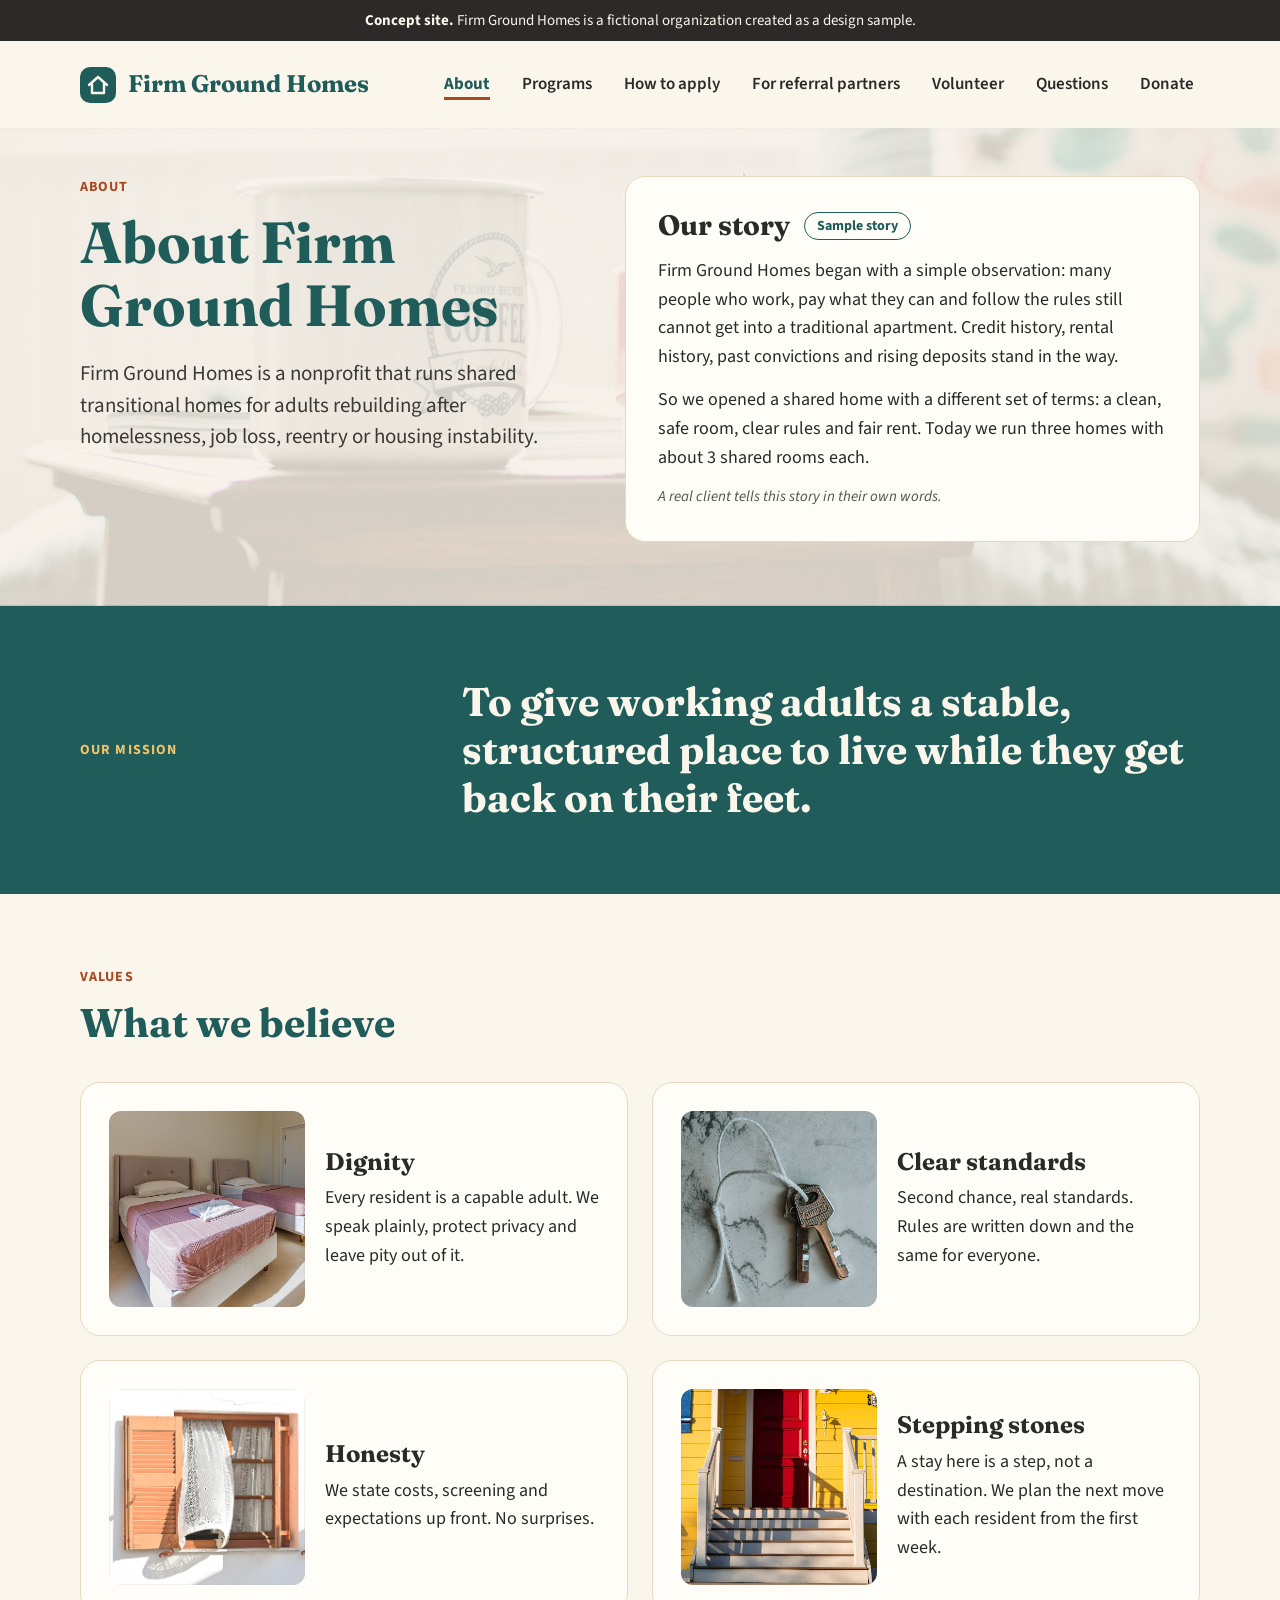
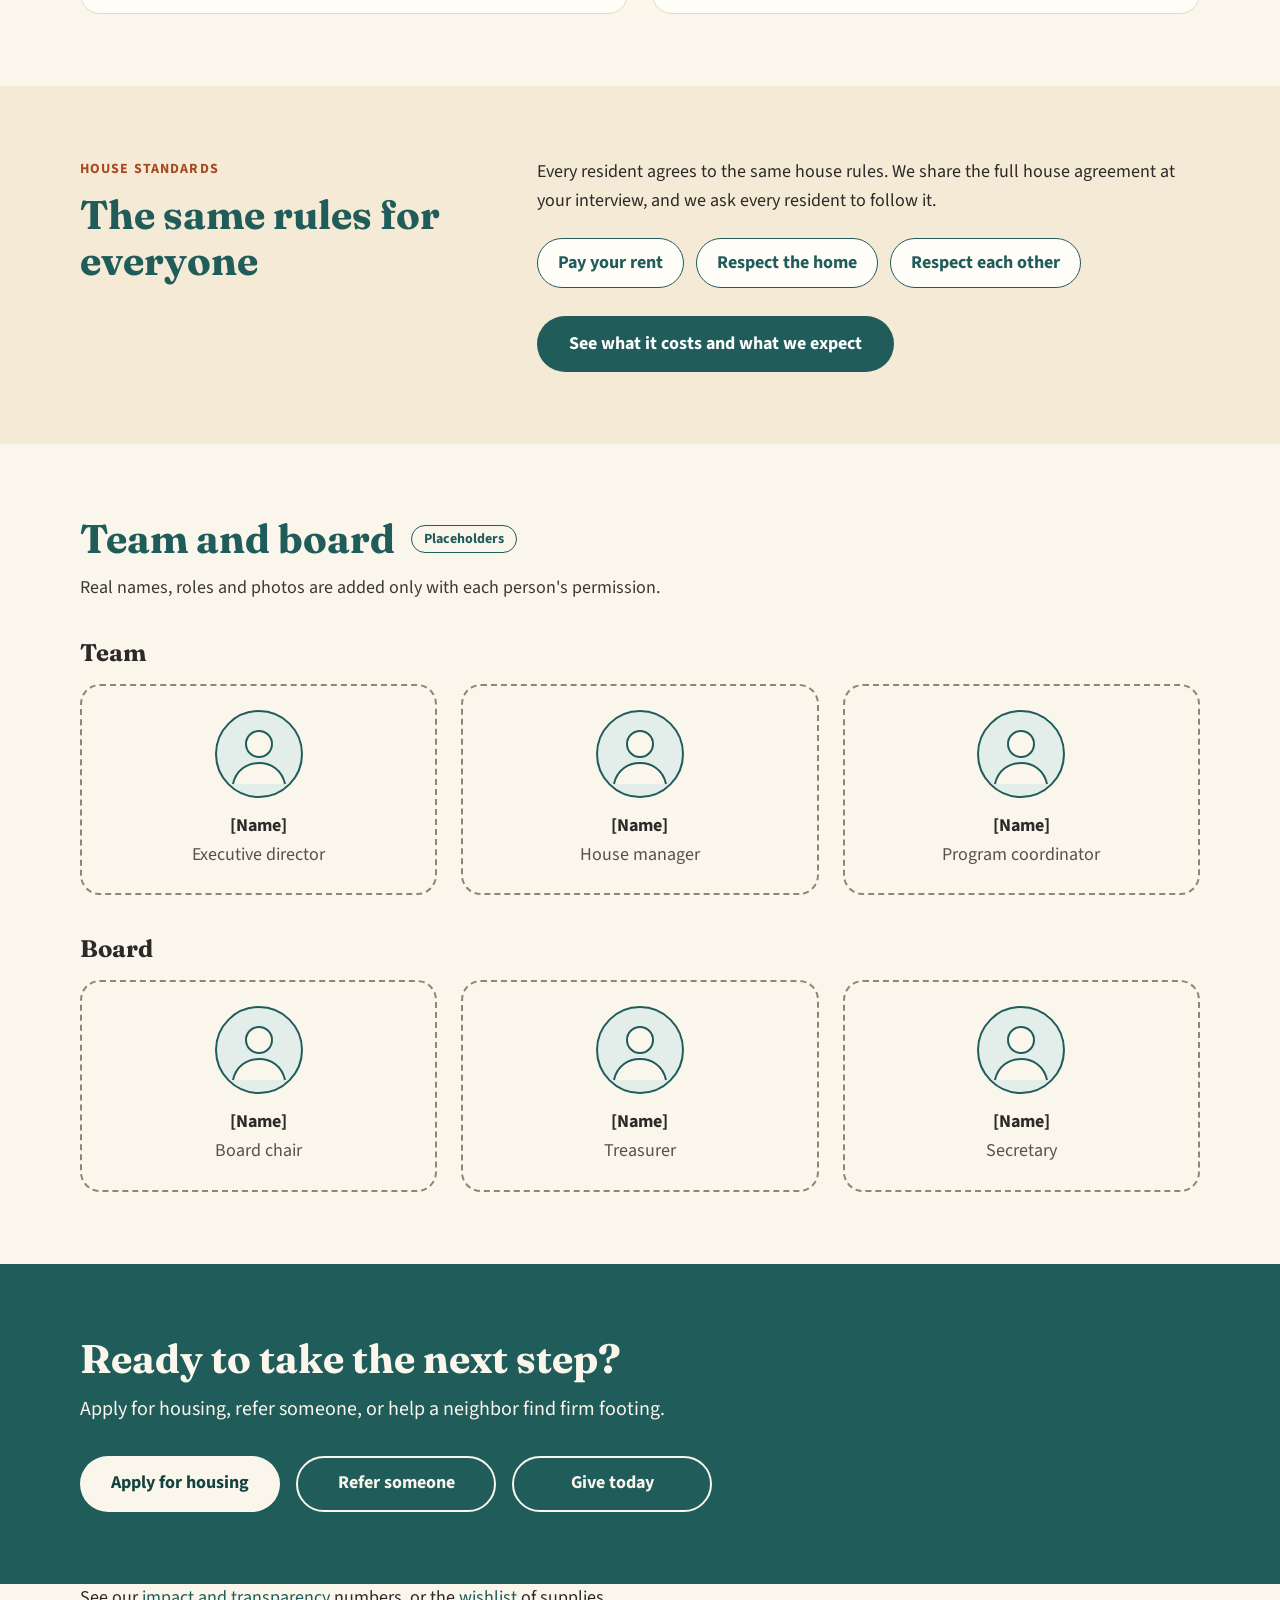
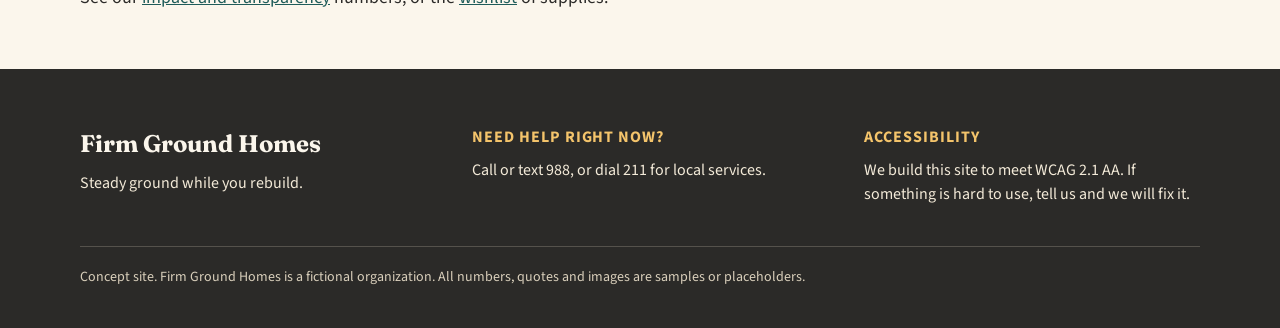
==== commit 86dcfb04: "added images to about page" ====
--- a/about.html
+++ b/about.html
@@ -61,38 +61,38 @@
 <section class="page-section">
 <p class="eyebrow">Values</p>
 <h2 class="section-title">What we believe</h2>
-<div class="card-grid">
-
-<div class="value-card">
-<div class="icon-tile">
-<svg width="32" height="32" viewBox="0 0 40 40" aria-hidden="true"><path d="M20 33s-13-8-13-18a7 7 0 0 1 13-3 7 7 0 0 1 13 3c0 10-13 18-13 18z" fill="none" stroke="#1F5C5A" stroke-width="2.4" stroke-linejoin="round"/></svg>
-</div>
+<div class="card-grid about-values__grid">
+
+<div class="value-card about-values__card--with-image">
+<img class="about-values__image" src="assets/images/twin-beds.jpg" alt="Two twin beds in a shared room">
+<div>
 <h3 class="card-heading">Dignity</h3>
 <p class="card-text">Every resident is a capable adult. We speak plainly, protect privacy and leave pity out of it.</p>
 </div>
-
-<div class="value-card">
-<div class="icon-tile">
-<svg width="32" height="32" viewBox="0 0 40 40" aria-hidden="true"><rect x="8" y="7" width="24" height="26" rx="3" fill="none" stroke="#1F5C5A" stroke-width="2.4"/><path d="M14 15h12M14 21h12M14 27h7" fill="none" stroke="#1F5C5A" stroke-width="2.4" stroke-linecap="round"/></svg>
-</div>
+</div>
+
+<div class="value-card about-values__card--with-image">
+<img class="about-values__image" src="assets/images/house-keys.jpg" alt="House keys">
+<div>
 <h3 class="card-heading">Clear standards</h3>
 <p class="card-text">Second chance, real standards. Rules are written down and the same for everyone.</p>
 </div>
-
-<div class="value-card">
-<div class="icon-tile">
-<svg width="32" height="32" viewBox="0 0 40 40" aria-hidden="true"><path d="M7 9h26v17H18l-8 7v-7H7z" fill="none" stroke="#1F5C5A" stroke-width="2.4" stroke-linejoin="round"/><path d="M14 16h12M14 21h7" fill="none" stroke="#1F5C5A" stroke-width="2.4" stroke-linecap="round"/></svg>
-</div>
+</div>
+
+<div class="value-card about-values__card--with-image">
+<img class="about-values__image" src="assets/images/window.jpg" alt="A window letting light into a room">
+<div>
 <h3 class="card-heading">Honesty</h3>
 <p class="card-text">We state costs, screening and expectations up front. No surprises.</p>
 </div>
-
-<div class="value-card">
-<div class="icon-tile">
-<svg width="32" height="32" viewBox="0 0 40 40" aria-hidden="true"><path d="M5 33h9v-9h9v-9h9V7" fill="none" stroke="#1F5C5A" stroke-width="2.4" stroke-linecap="round" stroke-linejoin="round"/></svg>
-</div>
+</div>
+
+<div class="value-card about-values__card--with-image">
+<img class="about-values__image" src="assets/images/stairs.jpg" alt="A set of stairs">
+<div>
 <h3 class="card-heading">Stepping stones</h3>
 <p class="card-text">A stay here is a step, not a destination. We plan the next move with each resident from the first week.</p>
+</div>
 </div>
 
 </div>
--- a/assets/styles.css
+++ b/assets/styles.css
@@ -201,6 +201,26 @@
   padding: 28px;
 }
 
+.about-values__grid {
+  display: grid;
+  grid-template-columns: repeat(2, minmax(0, 1fr));
+}
+
+.about-values__card--with-image {
+  display: grid;
+  grid-template-columns: minmax(0, 1fr) minmax(0, 1.4fr);
+  align-items: center;
+  gap: 20px;
+}
+
+.about-values__image {
+  display: block;
+  width: 100%;
+  aspect-ratio: 1 / 1;
+  object-fit: cover;
+  border-radius: 12px;
+}
+
 .icon-tile {
   width: 56px;
   height: 56px;
@@ -1060,6 +1080,10 @@
   .home-hero__copy {
     flex-basis: 100%;
   }
+
+  .about-values__grid {
+    grid-template-columns: 1fr;
+  }
 }
 
 .feature-row {
